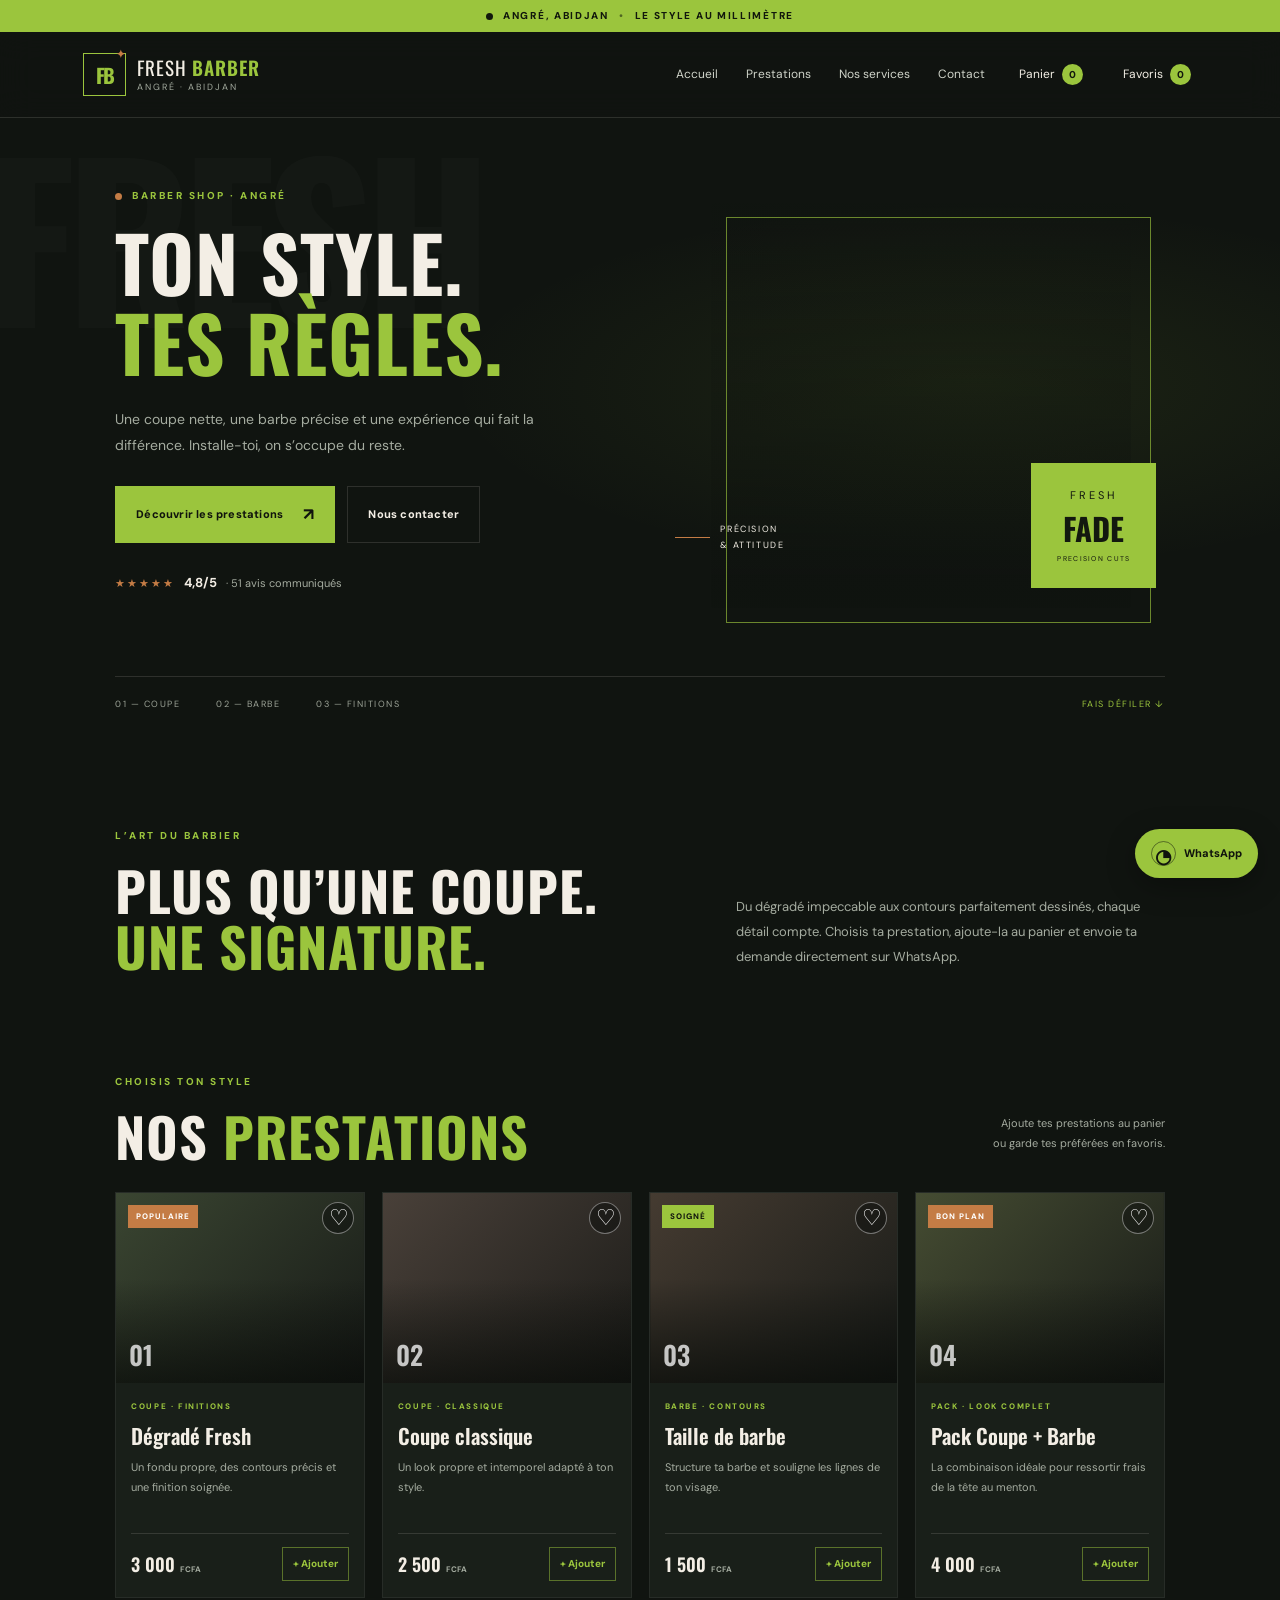
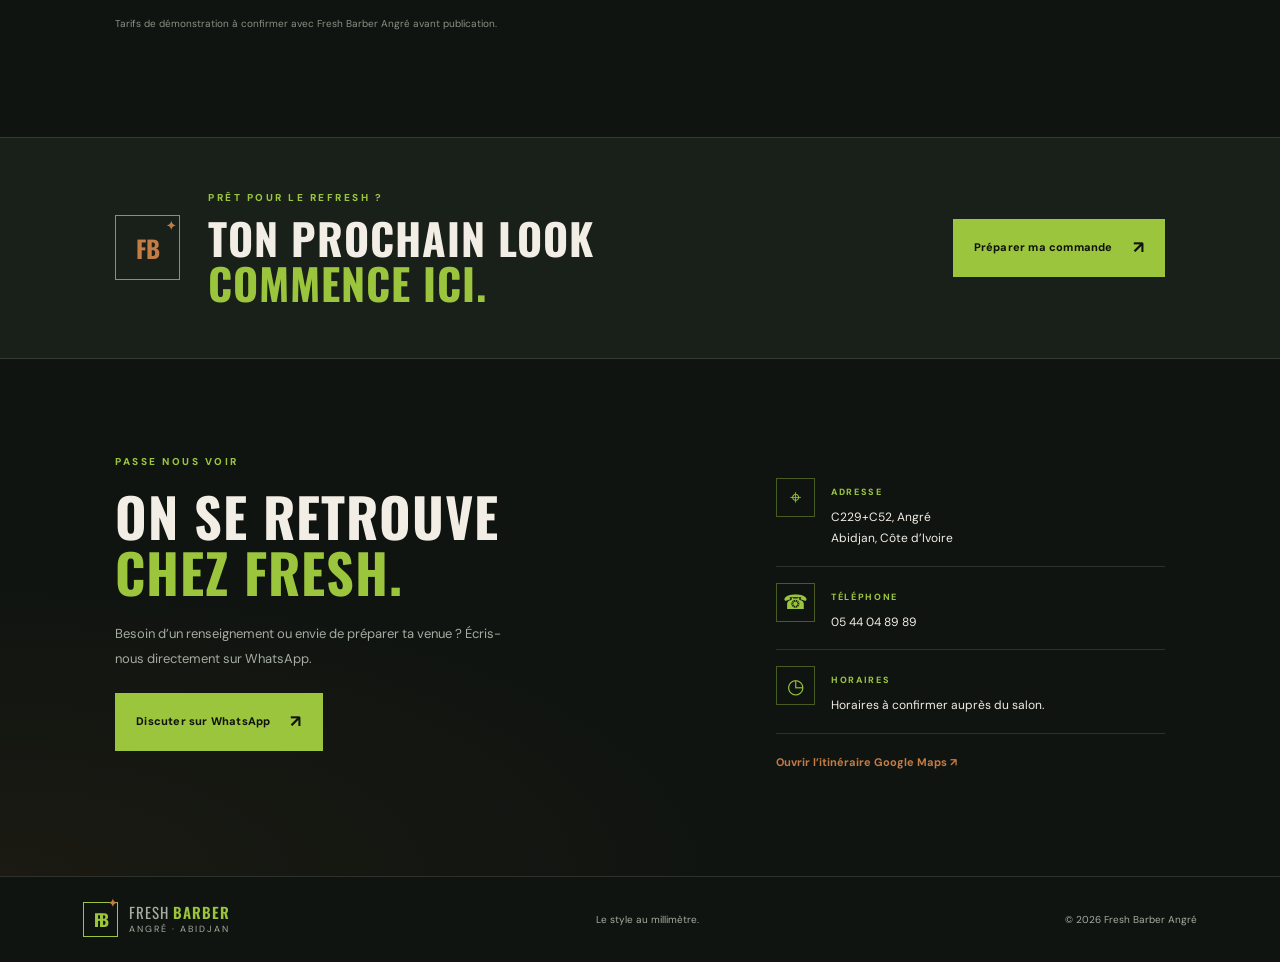
==== index.html @ ce796299 "Add files via upload" ====
<!DOCTYPE html>
<html lang="fr">
<head>
  <meta charset="UTF-8">
  <meta name="viewport" content="width=device-width, initial-scale=1.0">
  <meta name="theme-color" content="#101410">
  <meta name="description" content="Fresh Barber Angré — coupes homme, dégradés, barbe et soins à Angré, Abidjan.">
  <title>Fresh Barber Angré | Le style au millimètre</title>
  <link rel="preconnect" href="https://fonts.googleapis.com">
  <link rel="preconnect" href="https://fonts.gstatic.com" crossorigin>
  <link href="https://fonts.googleapis.com/css2?family=DM+Sans:wght@400;500;600;700&family=Oswald:wght@500;600;700&display=swap" rel="stylesheet">
  <link rel="stylesheet" href="style.css">
</head>
<body>
  <div class="topline"><span class="status-dot"></span> ANGRÉ, ABIDJAN <span class="topline-sep">•</span> LE STYLE AU MILLIMÈTRE</div>
  <header class="header">
    <a class="brand" href="#accueil" aria-label="Fresh Barber, accueil">
      <span class="brand-mark">FB<span>✦</span></span>
      <span class="brand-name">FRESH <b>BARBER</b><small>ANGRÉ · ABIDJAN</small></span>
    </a>
    <button class="menu-toggle" id="menuToggle" aria-label="Ouvrir le menu" aria-expanded="false"><span></span><span></span><span></span></button>
    <nav class="nav" id="mainNav">
      <a href="#accueil">Accueil</a><a href="#prestations">Prestations</a><a href="#boutique">Nos services</a><a href="#contact">Contact</a>
      <button class="nav-action" id="openCartNav">Panier <span class="count" id="cartCountNav">0</span></button>
      <button class="nav-action favorite-nav" id="openFavoritesNav">Favoris <span class="count" id="favCountNav">0</span></button>
    </nav>
  </header>

  <main>
    <section class="hero" id="accueil">
      <div class="hero-content">
        <p class="eyebrow"><span></span> BARBER SHOP · ANGRÉ</p>
        <h1>TON STYLE.<br><em>TES RÈGLES.</em></h1>
        <p class="hero-text">Une coupe nette, une barbe précise et une expérience qui fait la différence. Installe-toi, on s’occupe du reste.</p>
        <div class="hero-buttons"><a class="btn btn-primary" href="#prestations">Découvrir les prestations <span>↗</span></a><a class="btn btn-outline" href="#contact">Nous contacter</a></div>
        <div class="hero-proof"><div class="stars">★★★★★</div><strong>4,8/5</strong><span>· 51 avis communiqués</span></div>
      </div>
      <div class="hero-visual">
        <div class="hero-image"></div><div class="image-stamp"><span>FRESH</span><b>FADE</b><small>PRECISION CUTS</small></div>
        <div class="hero-note"><span class="note-line"></span><span>PRÉCISION<br> & ATTITUDE</span></div>
      </div>
      <div class="hero-bottom"><span>01 — COUPE</span><span>02 — BARBE</span><span>03 — FINITIONS</span><span class="scroll-note">FAIS DÉFILER ↓</span></div>
    </section>

    <section class="intro section-wrap" id="prestations">
      <div><p class="eyebrow">L’ART DU BARBIER</p><h2>PLUS QU’UNE COUPE.<br><em>UNE SIGNATURE.</em></h2></div>
      <p class="intro-copy">Du dégradé impeccable aux contours parfaitement dessinés, chaque détail compte. Choisis ta prestation, ajoute-la au panier et envoie ta demande directement sur WhatsApp.</p>
    </section>

    <section class="services section-wrap" id="boutique">
      <div class="section-heading"><div><p class="eyebrow">CHOISIS TON STYLE</p><h2>NOS <em>PRESTATIONS</em></h2></div><p class="section-hint">Ajoute tes prestations au panier<br>ou garde tes préférées en favoris.</p></div>
      <div class="product-grid" id="productGrid">
        <article class="product-card" data-id="fade" data-name="Dégradé Fresh" data-price="3000" data-category="Coupe">
          <div class="product-photo photo-fade"><span class="product-tag">POPULAIRE</span><button class="heart-btn" aria-label="Ajouter Dégradé Fresh aux favoris" data-fav="fade">♡</button><span class="photo-number">01</span></div>
          <div class="product-info"><div class="product-type">COUPE · FINITIONS</div><h3>Dégradé Fresh</h3><p>Un fondu propre, des contours précis et une finition soignée.</p><div class="product-bottom"><strong>3 000 <small>FCFA</small></strong><button class="add-btn" data-add="fade">+ Ajouter</button></div></div>
        </article>
        <article class="product-card" data-id="classic" data-name="Coupe classique" data-price="2500" data-category="Coupe">
          <div class="product-photo photo-classic"><button class="heart-btn" aria-label="Ajouter Coupe classique aux favoris" data-fav="classic">♡</button><span class="photo-number">02</span></div>
          <div class="product-info"><div class="product-type">COUPE · CLASSIQUE</div><h3>Coupe classique</h3><p>Un look propre et intemporel adapté à ton style.</p><div class="product-bottom"><strong>2 500 <small>FCFA</small></strong><button class="add-btn" data-add="classic">+ Ajouter</button></div></div>
        </article>
        <article class="product-card" data-id="beard" data-name="Taille de barbe" data-price="1500" data-category="Barbe">
          <div class="product-photo photo-beard"><span class="product-tag tag-green">SOIGNÉ</span><button class="heart-btn" aria-label="Ajouter Taille de barbe aux favoris" data-fav="beard">♡</button><span class="photo-number">03</span></div>
          <div class="product-info"><div class="product-type">BARBE · CONTOURS</div><h3>Taille de barbe</h3><p>Structure ta barbe et souligne les lignes de ton visage.</p><div class="product-bottom"><strong>1 500 <small>FCFA</small></strong><button class="add-btn" data-add="beard">+ Ajouter</button></div></div>
        </article>
        <article class="product-card" data-id="combo" data-name="Pack Coupe + Barbe" data-price="4000" data-category="Pack">
          <div class="product-photo photo-combo"><span class="product-tag">BON PLAN</span><button class="heart-btn" aria-label="Ajouter Pack Coupe et Barbe aux favoris" data-fav="combo">♡</button><span class="photo-number">04</span></div>
          <div class="product-info"><div class="product-type">PACK · LOOK COMPLET</div><h3>Pack Coupe + Barbe</h3><p>La combinaison idéale pour ressortir frais de la tête au menton.</p><div class="product-bottom"><strong>4 000 <small>FCFA</small></strong><button class="add-btn" data-add="combo">+ Ajouter</button></div></div>
        </article>
      </div>
      <p class="price-note">Tarifs de démonstration à confirmer avec Fresh Barber Angré avant publication.</p>
    </section>

    <section class="booking">
      <div class="booking-mark">FB<span>✦</span></div><div><p class="eyebrow">PRÊT POUR LE REFRESH ?</p><h2>TON PROCHAIN LOOK<br><em>COMMENCE ICI.</em></h2></div>
      <button class="btn btn-primary" id="bookNow">Préparer ma commande <span>↗</span></button>
    </section>

    <section class="contact section-wrap" id="contact">
      <div class="contact-main"><p class="eyebrow">PASSE NOUS VOIR</p><h2>ON SE RETROUVE<br><em>CHEZ FRESH.</em></h2><p class="contact-copy">Besoin d’un renseignement ou envie de préparer ta venue ? Écris-nous directement sur WhatsApp.</p><a class="btn btn-primary" href="https://wa.me/225544048989" target="_blank" rel="noopener">Discuter sur WhatsApp <span>↗</span></a></div>
      <div class="contact-details"><div class="detail"><span class="detail-icon">⌖</span><div><small>ADRESSE</small><p>C229+C52, Angré<br>Abidjan, Côte d’Ivoire</p></div></div><div class="detail"><span class="detail-icon">☎</span><div><small>TÉLÉPHONE</small><p>05 44 04 89 89</p></div></div><div class="detail"><span class="detail-icon">◷</span><div><small>HORAIRES</small><p>Horaires à confirmer auprès du salon.</p></div></div><a class="map-link" href="https://www.google.com/maps/search/?api=1&query=Fresh+Barber+Angr%C3%A9+Abidjan" target="_blank" rel="noopener">Ouvrir l’itinéraire Google Maps ↗</a></div>
    </section>
  </main>

  <footer class="footer"><a class="brand footer-brand" href="#accueil"><span class="brand-mark">FB<span>✦</span></span><span class="brand-name">FRESH <b>BARBER</b><small>ANGRÉ · ABIDJAN</small></span></a><p>Le style au millimètre.</p><span>© <span id="year"></span> Fresh Barber Angré</span></footer>

  <a class="whatsapp-float" href="https://wa.me/225544048989" target="_blank" rel="noopener" aria-label="Contacter Fresh Barber sur WhatsApp"><span class="wa-icon">◔</span><span>WhatsApp</span></a>

  <div class="overlay" id="overlay" hidden></div>
  <aside class="side-panel" id="cartPanel" aria-labelledby="panelTitle" aria-modal="true" role="dialog" hidden>
    <div class="panel-header"><div><p class="eyebrow">FRESH BARBER</p><h2 id="panelTitle">MON PANIER <span id="panelCount">(0)</span></h2></div><button class="close-panel" data-close aria-label="Fermer">×</button></div>
    <div class="panel-items" id="panelItems"></div>
    <div class="panel-footer"><div class="total-row"><span>Total estimé</span><strong id="cartTotal">0 FCFA</strong></div><button class="btn btn-primary full-btn" id="checkoutBtn">Commander sur WhatsApp ↗</button><p class="panel-small">La commande sera préparée dans WhatsApp. Aucun paiement n’est effectué sur ce site.</p></div>
  </aside>

  <aside class="side-panel" id="favPanel" aria-labelledby="favTitle" aria-modal="true" role="dialog" hidden>
    <div class="panel-header"><div><p class="eyebrow">TES COUPS DE CŒUR</p><h2 id="favTitle">MES FAVORIS <span id="favPanelCount">(0)</span></h2></div><button class="close-panel" data-close aria-label="Fermer">×</button></div>
    <div class="panel-items" id="favItems"></div><div class="panel-footer"><button class="btn btn-outline full-btn" data-close>Continuer à explorer</button></div>
  </aside>

  <div class="modal-wrap" id="orderModal" hidden>
    <div class="order-modal" role="dialog" aria-modal="true" aria-labelledby="orderTitle">
      <button class="close-panel modal-close" data-close aria-label="Fermer">×</button>
      <p class="eyebrow">DERNIÈRE ÉTAPE</p><h2 id="orderTitle">PRÉPARE TA <em>COMMANDE.</em></h2>
      <p class="modal-intro">Complète ces informations. WhatsApp s’ouvrira avec le récapitulatif prêt à envoyer au salon.</p>
      <form id="orderForm">
        <label for="customerName">Ton nom</label><input id="customerName" name="name" autocomplete="name" placeholder="Ex. : Koffi" required>
        <label for="customerPhone">Ton numéro de téléphone</label><input id="customerPhone" name="phone" inputmode="tel" placeholder="Ex. : 07 00 00 00 00" required>
        <label for="appointmentDate">Date souhaitée</label><input id="appointmentDate" name="date" type="date">
        <label for="appointmentTime">Heure souhaitée</label><select id="appointmentTime" name="time"><option value="">À convenir avec le salon</option><option>09:00</option><option>10:00</option><option>11:00</option><option>12:00</option><option>13:00</option><option>14:00</option><option>15:00</option><option>16:00</option><option>17:00</option><option>18:00</option></select>
        <label for="orderNote">Précision (facultatif)</label><textarea id="orderNote" name="note" rows="3" placeholder="Style souhaité, demande particulière…"></textarea>
        <div class="form-total"><span>Total estimé</span><strong id="formTotal">0 FCFA</strong></div>
        <button class="btn btn-primary full-btn" type="submit">Envoyer sur WhatsApp ↗</button>
      </form>
    </div>
  </div>
  <div class="toast" id="toast" role="status" aria-live="polite"></div>
  <script src="script.js"></script>
</body>
</html>
---- style.css ----
:root{--bg:#101410;--surface:#191f19;--surface2:#222a21;--green:#9bc53d;--green2:#c1e36b;--fawn:#c47c45;--cream:#f3eee5;--muted:#a5aca0;--line:rgba(243,238,229,.13);--font:'DM Sans',sans-serif;--display:'Oswald',sans-serif}
*{box-sizing:border-box}html{scroll-behavior:smooth;scroll-padding-top:90px}body{margin:0;background:var(--bg);color:var(--cream);font-family:var(--font);font-size:15px;line-height:1.6}body.panel-open{overflow:hidden}a{color:inherit;text-decoration:none}button,input,select,textarea{font:inherit}button{cursor:pointer}.topline{height:32px;background:var(--green);color:#11170c;display:flex;align-items:center;justify-content:center;gap:10px;font-size:10px;font-weight:800;letter-spacing:1.7px}.status-dot,.eyebrow span{width:7px;height:7px;background:var(--fawn);border-radius:50%;display:inline-block}.topline .status-dot{background:#11170c}.topline-sep{opacity:.55}
.header{height:86px;padding:0 6.5%;display:flex;align-items:center;justify-content:space-between;border-bottom:1px solid var(--line);position:sticky;top:0;z-index:20;background:rgba(16,20,16,.94);backdrop-filter:blur(16px)}.brand{display:flex;align-items:center;gap:11px}.brand-mark{width:43px;height:43px;display:grid;place-items:center;position:relative;border:1px solid var(--green);font-family:var(--display);font-size:20px;font-weight:700;color:var(--green);letter-spacing:-2px}.brand-mark span{position:absolute;font-family:var(--font);font-size:11px;right:2px;top:-8px;color:var(--fawn)}.brand-name{font-family:var(--display);font-size:19px;letter-spacing:1px;line-height:1.1}.brand-name b{color:var(--green);font-weight:600}.brand-name small{display:block;font-family:var(--font);font-size:9px;letter-spacing:2px;color:var(--muted);margin-top:5px}.nav{display:flex;align-items:center;gap:28px}.nav>a{font-size:12px;color:#d0d4ca;transition:color .2s}.nav>a:hover{color:var(--green)}.nav-action{background:transparent;border:0;color:var(--cream);font-size:12px;display:flex;align-items:center;gap:7px}.count{display:inline-grid;place-items:center;min-width:21px;height:21px;border-radius:50%;background:var(--green);color:#12170d;font-weight:800;font-size:10px;padding:0 5px}.menu-toggle{display:none}
.hero{min-height:610px;padding:70px 9% 0;display:grid;grid-template-columns:1fr .88fr;align-items:center;gap:5%;position:relative;overflow:hidden;background:radial-gradient(ellipse at 76% 44%,rgba(155,197,61,.09),transparent 38%),var(--bg)}.hero:before{content:"FRESH";position:absolute;left:-15px;top:10px;font:700 210px/1 var(--display);letter-spacing:-10px;color:rgba(255,255,255,.018);pointer-events:none}.hero-content{padding-bottom:55px;position:relative;z-index:2}.eyebrow{font-size:10px;letter-spacing:2.5px;font-weight:800;color:var(--green);margin:0 0 18px;display:flex;align-items:center;gap:10px}.hero h1,.section-wrap h2,.booking h2,.contact h2,.order-modal h2{font-family:var(--display);font-weight:700;line-height:1.04;letter-spacing:1px;margin:0;font-size:clamp(46px,6vw,78px)}h1 em,h2 em{font-style:normal;color:var(--green)}.hero-text{max-width:430px;color:var(--muted);font-size:14px;line-height:1.9;margin:24px 0 27px}.hero-buttons{display:flex;flex-wrap:wrap;gap:12px}.btn{display:inline-flex;align-items:center;justify-content:center;gap:20px;padding:14px 20px;min-height:49px;font-size:11px;font-weight:800;letter-spacing:.2px;border:1px solid transparent;transition:transform .2s,background .2s;color:#11170c}.btn:hover{transform:translateY(-2px)}.btn-primary{background:var(--green);color:#10140d}.btn-primary:hover{background:var(--green2)}.btn-primary span{font-size:17px}.btn-outline{border-color:var(--line);color:var(--cream);background:transparent}.btn-outline:hover{border-color:var(--green)}.hero-proof{display:flex;align-items:center;gap:9px;margin-top:30px;font-size:11px}.hero-proof .stars{color:var(--fawn);letter-spacing:2px}.hero-proof strong{font-size:13px}.hero-proof span{color:var(--muted)}.hero-visual{height:430px;position:relative;max-width:440px;width:100%;justify-self:center}.hero-image{position:absolute;inset:0 20px 25px 0;background:linear-gradient(180deg,rgba(12,18,12,.05),rgba(12,18,12,.4)),url('https://images.unsplash.com/photo-1503951914875-452162b0f3f1?auto=format&fit=crop&w=1000&q=85') center/cover;border-radius:2px;filter:saturate(.72)}.hero-visual:after{content:"";position:absolute;inset:14px 0 10px 15px;border:1px solid rgba(155,197,61,.65);pointer-events:none}.image-stamp{position:absolute;right:-5px;bottom:45px;background:var(--green);color:#13180f;width:125px;height:125px;display:flex;flex-direction:column;align-items:center;justify-content:center;line-height:1}.image-stamp span{font-size:11px;letter-spacing:3px}.image-stamp b{font:700 31px var(--display);margin:4px 0}.image-stamp small{font-size:7px;letter-spacing:1.3px}.hero-note{position:absolute;left:-36px;bottom:80px;display:flex;align-items:center;gap:10px;font-size:9px;letter-spacing:1.6px;line-height:1.8;color:var(--cream)}.note-line{width:35px;height:1px;background:var(--fawn)}.hero-bottom{grid-column:1/-1;border-top:1px solid var(--line);height:55px;display:flex;align-items:center;gap:36px;font-size:9px;letter-spacing:1.5px;color:#9ca397}.scroll-note{margin-left:auto;color:var(--green)}
.section-wrap{padding-left:9%;padding-right:9%}.intro{padding-top:100px;padding-bottom:70px;display:grid;grid-template-columns:1fr .8fr;gap:8%;align-items:end}.section-wrap h2,.booking h2,.contact h2{font-size:clamp(35px,4.3vw,54px)}.intro-copy{color:var(--muted);font-size:13px;line-height:1.9;max-width:450px;margin:0 0 5px}.services{padding-top:30px;padding-bottom:95px}.section-heading{display:flex;align-items:end;justify-content:space-between;margin-bottom:28px}.section-hint{font-size:11px;color:var(--muted);line-height:1.8;text-align:right}.product-grid{display:grid;grid-template-columns:repeat(4,minmax(0,1fr));gap:17px}.product-card{background:var(--surface);border:1px solid rgba(255,255,255,.06);min-width:0;transition:transform .25s,border-color .25s}.product-card:hover{transform:translateY(-5px);border-color:rgba(155,197,61,.4)}.product-photo{height:190px;position:relative;background-size:cover;background-position:center;overflow:hidden}.product-photo:after{content:"";position:absolute;inset:0;background:linear-gradient(0deg,rgba(8,11,8,.68),transparent 55%);pointer-events:none}.photo-fade{background-image:url('https://images.unsplash.com/photo-1621605815971-fbc98d665033?auto=format&fit=crop&w=700&q=80'),linear-gradient(135deg,#3a4531,#171a17)}.photo-classic{background-image:url('https://images.unsplash.com/photo-1599351431202-1e0f0137899a?auto=format&fit=crop&w=700&q=80'),linear-gradient(135deg,#494039,#1b1b18)}.photo-beard{background-image:url('https://images.unsplash.com/photo-1622286342621-4bd786c2447c?auto=format&fit=crop&w=700&q=80'),linear-gradient(135deg,#453b31,#171a17)}.photo-combo{background-image:url('https://images.unsplash.com/photo-1512690459411-b9245aed614b?auto=format&fit=crop&w=700&q=80'),linear-gradient(135deg,#454c32,#171a17)}.product-tag{position:absolute;top:12px;left:12px;z-index:1;background:var(--fawn);color:#fff;font-size:8px;font-weight:800;letter-spacing:1px;padding:5px 8px}.tag-green{background:var(--green);color:#10140d}.heart-btn{position:absolute;right:10px;top:9px;z-index:2;width:32px;height:32px;border:1px solid rgba(255,255,255,.4);background:rgba(12,15,12,.5);color:#fff;font-size:22px;line-height:1;border-radius:50%;display:grid;place-items:center}.heart-btn.active{background:var(--green);border-color:var(--green);color:#12170d}.photo-number{position:absolute;bottom:9px;left:13px;z-index:1;font:600 26px var(--display);color:rgba(255,255,255,.75)}.product-info{padding:17px 15px 16px}.product-type{font-size:8px;color:var(--green);letter-spacing:1.6px;font-weight:800}.product-info h3{font:600 21px var(--display);margin:7px 0}.product-info p{color:var(--muted);font-size:11px;line-height:1.8;min-height:60px;margin:0 0 15px}.product-bottom{display:flex;align-items:center;justify-content:space-between;gap:6px;border-top:1px solid var(--line);padding-top:13px}.product-bottom strong{font:600 18px var(--display);white-space:nowrap}.product-bottom strong small{font:700 8px var(--font);color:var(--muted)}.add-btn{border:1px solid rgba(155,197,61,.5);background:transparent;color:var(--green);padding:8px 10px;font-size:10px;font-weight:800;white-space:nowrap}.add-btn:hover{background:var(--green);color:#10140d}.price-note{color:#899084;font-size:10px;margin-top:18px}
.booking{padding:52px 9%;background:var(--surface);border-top:1px solid var(--line);border-bottom:1px solid var(--line);display:flex;align-items:center;gap:28px}.booking-mark{height:65px;width:65px;flex-shrink:0;display:grid;place-items:center;border:1px solid var(--fawn);font:700 24px var(--display);color:var(--fawn);position:relative}.booking-mark span{position:absolute;right:3px;top:0;font-size:12px}.booking .eyebrow{margin-bottom:10px}.booking h2{font-size:clamp(28px,3.5vw,43px)}.booking .btn{margin-left:auto;white-space:nowrap}
.contact{padding-top:95px;padding-bottom:95px;display:grid;grid-template-columns:1fr .7fr;gap:10%;background:radial-gradient(ellipse at 0 100%,rgba(196,124,69,.06),transparent 40%)}.contact-copy{max-width:410px;color:var(--muted);font-size:13px;line-height:1.9;margin:22px 0}.contact-details{padding:8px 0}.detail{display:flex;gap:16px;padding:16px 0;border-bottom:1px solid var(--line)}.detail-icon{display:grid;place-items:center;width:39px;height:39px;border:1px solid rgba(155,197,61,.4);color:var(--green);font-size:20px;flex-shrink:0}.detail small{font-size:9px;letter-spacing:1.7px;color:var(--green);font-weight:800}.detail p{font-size:12px;line-height:1.8;margin:5px 0 0;color:var(--cream)}.map-link{display:inline-block;color:var(--fawn);font-size:11px;font-weight:700;margin-top:20px}.footer{border-top:1px solid var(--line);padding:25px 6.5%;display:flex;align-items:center;justify-content:space-between;color:var(--muted);font-size:10px}.footer-brand .brand-mark{width:35px;height:35px;font-size:17px}.footer-brand .brand-name{font-size:15px}.footer p{margin:0}
.whatsapp-float{position:fixed;z-index:15;right:22px;bottom:22px;background:var(--green);color:#10140d;display:flex;align-items:center;gap:8px;padding:12px 16px;border-radius:40px;font-size:11px;font-weight:800;box-shadow:0 8px 30px rgba(0,0,0,.3);transition:transform .2s}.whatsapp-float:hover{transform:translateY(-3px)}.wa-icon{font-size:19px;border:1px solid rgba(16,20,13,.5);border-radius:50%;width:25px;height:25px;display:grid;place-items:center}
.overlay{position:fixed;inset:0;z-index:39;background:rgba(0,0,0,.68);backdrop-filter:blur(3px)}.side-panel{position:fixed;right:0;top:0;bottom:0;width:min(440px,100%);z-index:40;background:#151a14;border-left:1px solid var(--line);display:flex;flex-direction:column;padding:26px;box-shadow:-15px 0 60px rgba(0,0,0,.25)}[hidden]{display:none!important}.panel-header{display:flex;align-items:center;justify-content:space-between;padding-bottom:22px;border-bottom:1px solid var(--line)}.panel-header .eyebrow{margin-bottom:7px}.panel-header h2{font:600 27px var(--display);margin:0}.panel-header h2 span{font:400 13px var(--font);color:var(--muted)}.close-panel{background:transparent;color:var(--cream);border:1px solid var(--line);width:37px;height:37px;font-size:25px;line-height:1}.panel-items{overflow:auto;flex:1;padding:12px 0}.empty-state{text-align:center;padding:60px 12px;color:var(--muted);font-size:13px}.empty-state strong{display:block;font:600 23px var(--display);color:var(--cream);margin-bottom:8px}.cart-item{display:grid;grid-template-columns:1fr auto;gap:10px;padding:16px 0;border-bottom:1px solid var(--line)}.cart-item h3{font:600 19px var(--display);margin:0 0 3px}.cart-item p{font-size:11px;color:var(--muted);margin:0}.item-price{font-weight:800;font-size:12px;color:var(--green);white-space:nowrap}.item-controls{display:flex;align-items:center;gap:10px;margin-top:12px}.qty-btn{width:26px;height:26px;border:1px solid var(--line);background:transparent;color:var(--cream)}.qty-value{font-size:12px;min-width:14px;text-align:center}.remove-btn{margin-left:8px;background:transparent;border:0;color:var(--fawn);font-size:10px}.panel-footer{border-top:1px solid var(--line);padding-top:20px}.total-row,.form-total{display:flex;justify-content:space-between;align-items:center;margin-bottom:18px;font-size:12px;color:var(--muted)}.total-row strong,.form-total strong{font:600 25px var(--display);color:var(--cream)}.full-btn{width:100%;border:0}.panel-small{font-size:10px;line-height:1.6;color:var(--muted);text-align:center;margin:12px 0 0}
.modal-wrap{position:fixed;inset:0;z-index:50;background:rgba(0,0,0,.78);backdrop-filter:blur(5px);display:grid;place-items:center;padding:18px;overflow:auto}.order-modal{position:relative;background:#171d16;border:1px solid rgba(155,197,61,.25);width:min(520px,100%);max-height:calc(100vh - 36px);overflow:auto;padding:32px}.modal-close{position:absolute;right:18px;top:18px}.order-modal .eyebrow{padding-right:40px}.order-modal h2{font-size:36px}.modal-intro{font-size:12px;color:var(--muted);line-height:1.8;margin:13px 0 23px}.order-modal form{display:grid;gap:8px}.order-modal label{font-size:10px;font-weight:800;color:#d4d9cf;letter-spacing:.4px;margin-top:5px}.order-modal input,.order-modal select,.order-modal textarea{width:100%;background:#0e120e;border:1px solid var(--line);color:var(--cream);padding:12px;font-size:12px;border-radius:0;outline:none}.order-modal input:focus,.order-modal select:focus,.order-modal textarea:focus{border-color:var(--green)}.order-modal input::placeholder,.order-modal textarea::placeholder{color:#6e7669}.form-total{border-top:1px solid var(--line);padding-top:15px;margin:12px 0 5px}.toast{position:fixed;z-index:70;bottom:85px;left:50%;transform:translate(-50%,20px);opacity:0;pointer-events:none;background:var(--cream);color:#11170d;padding:12px 18px;font-size:12px;font-weight:800;box-shadow:0 8px 30px #0005;transition:opacity .2s,transform .2s;max-width:90vw;text-align:center}.toast.show{opacity:1;transform:translate(-50%,0)}
@media(max-width:1000px){.header{padding:0 5%}.nav{gap:15px}.hero{padding-left:7%;padding-right:7%;gap:3%}.hero-visual{height:380px}.section-wrap{padding-left:7%;padding-right:7%}.product-grid{grid-template-columns:repeat(2,minmax(0,1fr));gap:18px}.product-photo{height:240px}.booking{padding-left:7%;padding-right:7%}.contact{gap:6%}}
@media(max-width:700px){.topline{font-size:8px;letter-spacing:1.2px}.header{height:72px;padding:0 5%}.brand-mark{width:37px;height:37px;font-size:18px}.brand-name{font-size:16px}.menu-toggle{display:flex;flex-direction:column;justify-content:center;gap:5px;width:42px;height:42px;border:1px solid var(--line);background:transparent;padding:10px}.menu-toggle span{height:2px;width:100%;background:var(--green);transition:transform .2s}.menu-toggle[aria-expanded="true"] span:first-child{transform:translateY(7px) rotate(45deg)}.menu-toggle[aria-expanded="true"] span:nth-child(2){opacity:0}.menu-toggle[aria-expanded="true"] span:last-child{transform:translateY(-7px) rotate(-45deg)}.nav{position:absolute;top:71px;left:0;right:0;background:#141914;border-bottom:1px solid var(--line);padding:0 5%;display:flex;flex-direction:column;align-items:stretch;gap:0;max-height:0;overflow:hidden;transition:max-height .3s ease}.nav.open{max-height:380px;padding-top:10px;padding-bottom:15px}.nav>a,.nav-action{padding:13px 3px;border-bottom:1px solid var(--line);font-size:13px;justify-content:space-between}.nav-action{width:100%}.hero{display:flex;flex-direction:column;align-items:stretch;padding:52px 6% 0;gap:20px}.hero:before{font-size:125px;top:20px}.hero-content{padding-bottom:0}.hero h1{font-size:clamp(49px,14vw,74px)}.hero-text{font-size:13px;margin:19px 0 23px}.hero-buttons{gap:9px}.hero-buttons .btn{padding:12px 13px;gap:10px;font-size:10px}.hero-proof{margin-top:22px}.hero-visual{height:300px;width:92%;margin:8px auto 25px}.hero-image{inset:0 13px 18px 0}.image-stamp{width:95px;height:95px;right:-10px;bottom:28px}.image-stamp b{font-size:25px}.hero-note{left:-15px;bottom:45px;font-size:8px}.hero-bottom{gap:14px;font-size:8px;letter-spacing:.7px;height:48px;white-space:nowrap}.hero-bottom span:nth-child(3){display:none}.scroll-note{margin-left:auto}.section-wrap{padding-left:6%;padding-right:6%}.intro{padding-top:65px;padding-bottom:45px;display:block}.section-wrap h2,.contact h2{font-size:clamp(36px,10vw,49px)}.intro-copy{margin-top:20px;font-size:12px}.services{padding-top:10px;padding-bottom:65px}.section-heading{align-items:start;gap:10px}.section-hint{font-size:9px}.section-hint br{display:none}.product-grid{gap:12px}.product-photo{height:170px}.product-info{padding:13px 11px}.product-info h3{font-size:19px}.product-info p{font-size:10px;min-height:72px}.product-bottom{align-items:flex-start;flex-direction:column}.product-bottom strong{font-size:19px}.add-btn{width:100%;padding:9px}.booking{padding:34px 6%;display:grid;grid-template-columns:52px 1fr;gap:15px}.booking-mark{width:50px;height:50px;font-size:19px}.booking h2{font-size:clamp(25px,7vw,34px)}.booking .btn{grid-column:1/-1;width:100%;margin:4px 0 0}.contact{padding-top:65px;padding-bottom:65px;display:block}.contact-details{margin-top:35px}.footer{padding:22px 6%;flex-wrap:wrap;gap:15px}.footer p{display:none}.whatsapp-float{right:12px;bottom:12px;padding:10px 12px}.side-panel{padding:20px}.order-modal{padding:26px 20px}.order-modal h2{font-size:32px}}
@media(max-width:380px){.product-grid{grid-template-columns:1fr}.product-photo{height:230px}.product-bottom{flex-direction:row;align-items:center}.product-info p{min-height:0}.hero-buttons{flex-direction:column;align-items:stretch}.hero-buttons .btn{width:100%}.hero-bottom span:nth-child(2){display:none}}
@media(prefers-reduced-motion:reduce){*,*:before,*:after{scroll-behavior:auto!important;transition:none!important}}
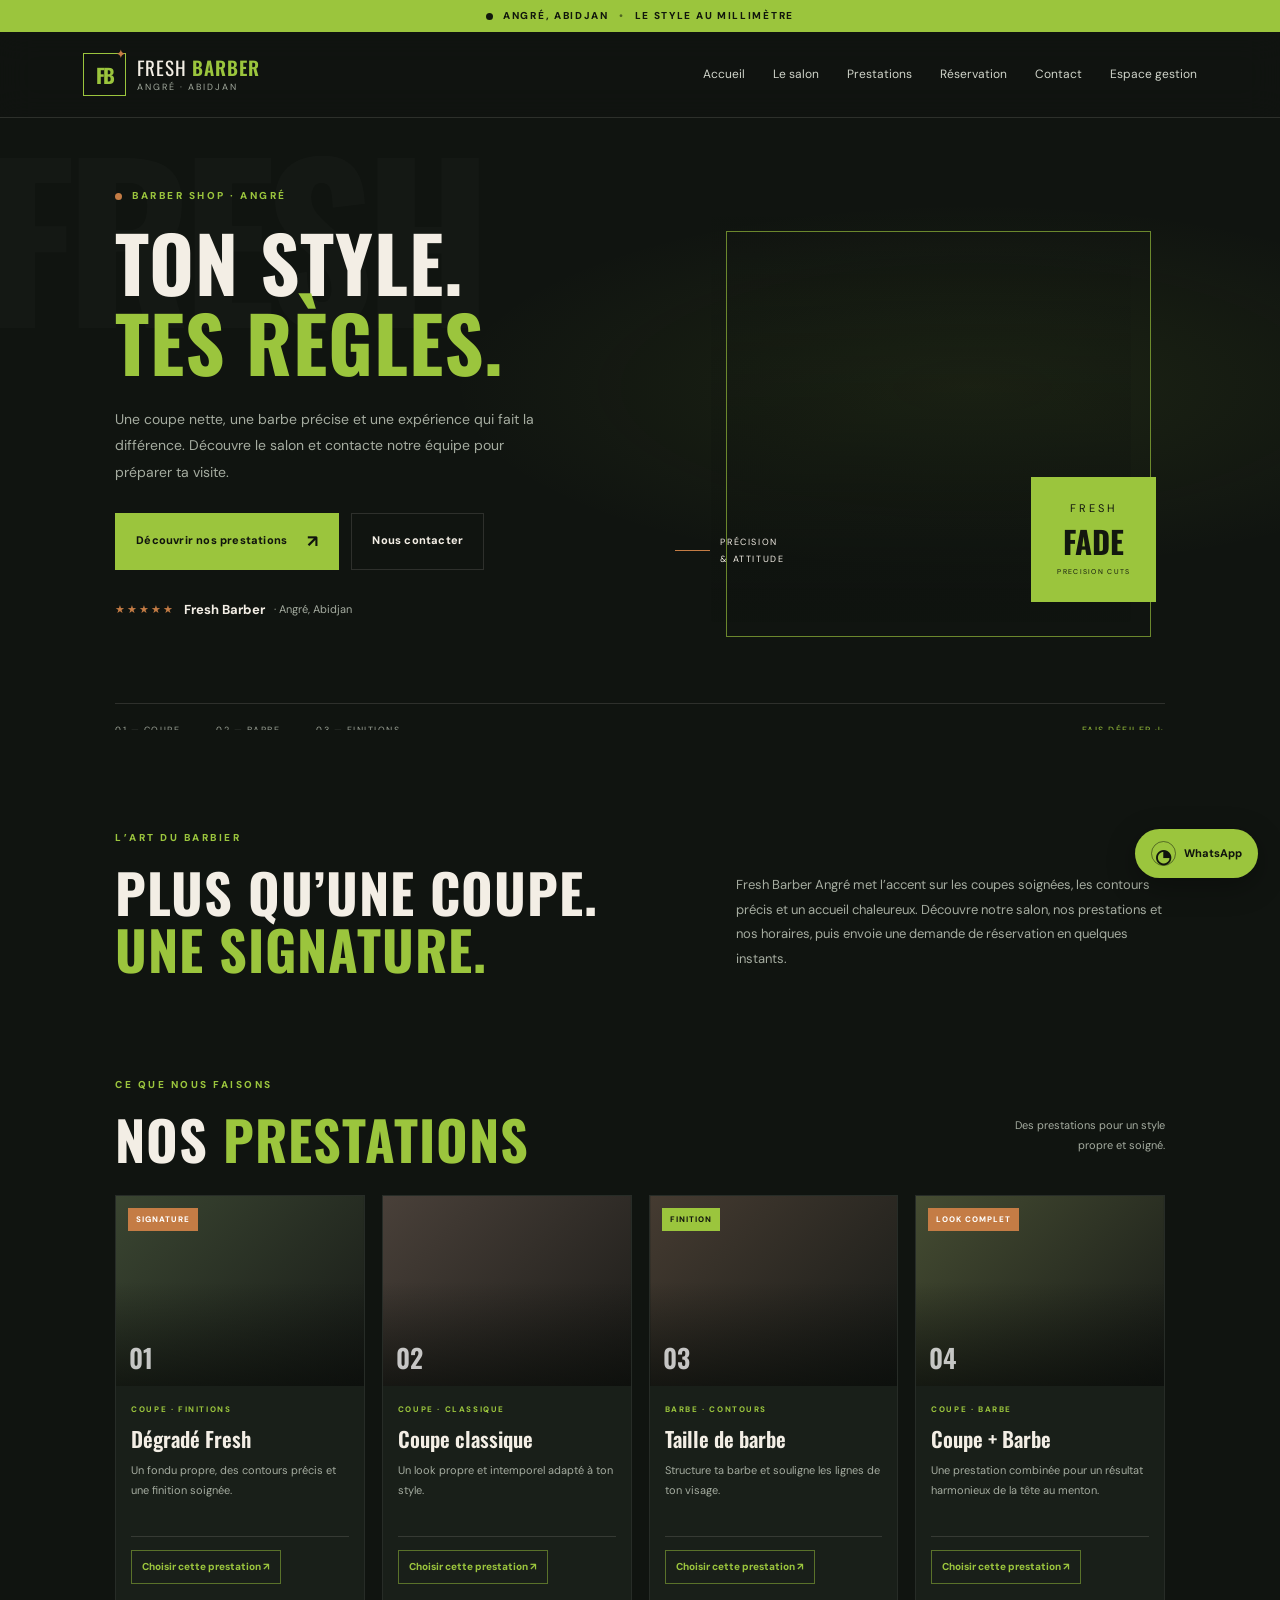
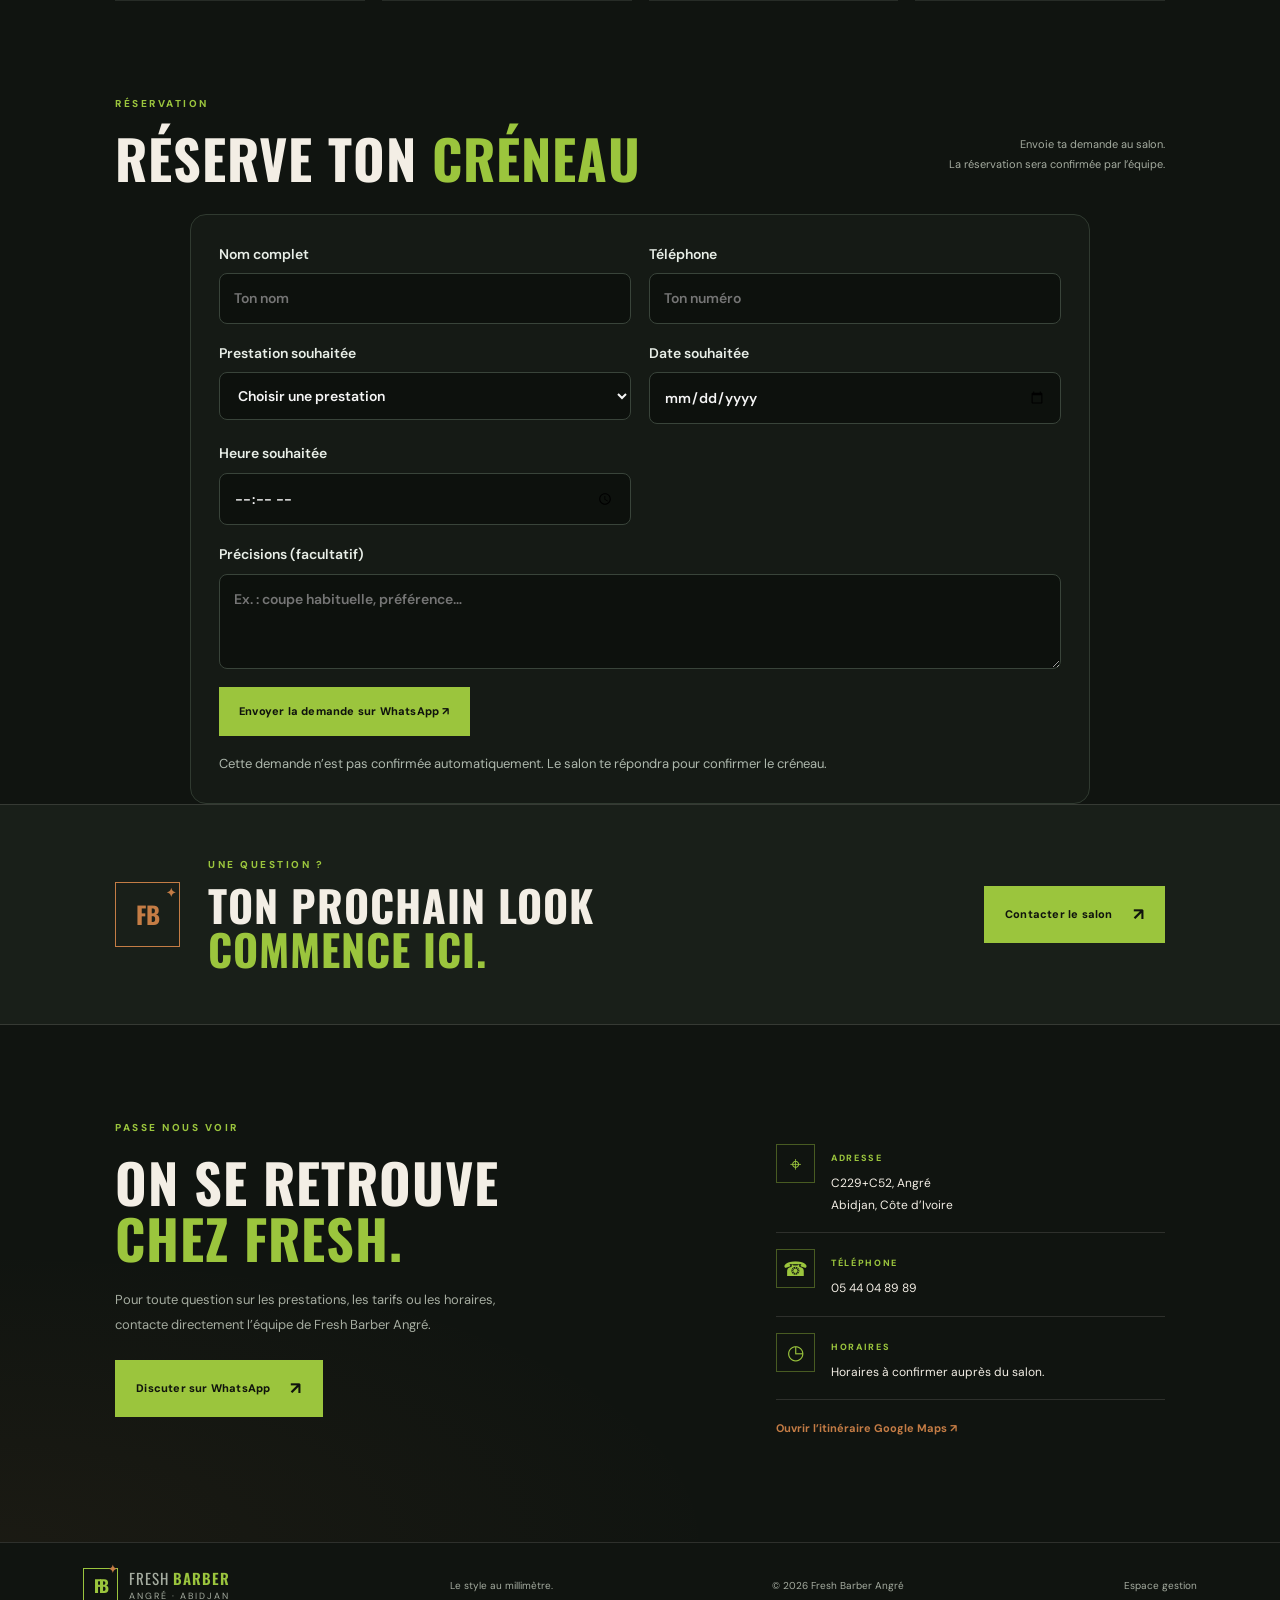
==== commit c4ef2d92: "Add files via upload" ====
--- a/index.html
+++ b/index.html
@@ -1,119 +1,15 @@
 <!DOCTYPE html>
-<html lang="fr">
-<head>
-  <meta charset="UTF-8">
-  <meta name="viewport" content="width=device-width, initial-scale=1.0">
-  <meta name="theme-color" content="#101410">
-  <meta name="description" content="Fresh Barber Angré — coupes homme, dégradés, barbe et soins à Angré, Abidjan.">
-  <title>Fresh Barber Angré | Le style au millimètre</title>
-  <link rel="preconnect" href="https://fonts.googleapis.com">
-  <link rel="preconnect" href="https://fonts.gstatic.com" crossorigin>
-  <link href="https://fonts.googleapis.com/css2?family=DM+Sans:wght@400;500;600;700&family=Oswald:wght@500;600;700&display=swap" rel="stylesheet">
-  <link rel="stylesheet" href="style.css">
-</head>
-<body>
-  <div class="topline"><span class="status-dot"></span> ANGRÉ, ABIDJAN <span class="topline-sep">•</span> LE STYLE AU MILLIMÈTRE</div>
-  <header class="header">
-    <a class="brand" href="#accueil" aria-label="Fresh Barber, accueil">
-      <span class="brand-mark">FB<span>✦</span></span>
-      <span class="brand-name">FRESH <b>BARBER</b><small>ANGRÉ · ABIDJAN</small></span>
-    </a>
-    <button class="menu-toggle" id="menuToggle" aria-label="Ouvrir le menu" aria-expanded="false"><span></span><span></span><span></span></button>
-    <nav class="nav" id="mainNav">
-      <a href="#accueil">Accueil</a><a href="#prestations">Prestations</a><a href="#boutique">Nos services</a><a href="#contact">Contact</a>
-      <button class="nav-action" id="openCartNav">Panier <span class="count" id="cartCountNav">0</span></button>
-      <button class="nav-action favorite-nav" id="openFavoritesNav">Favoris <span class="count" id="favCountNav">0</span></button>
-    </nav>
-  </header>
-
-  <main>
-    <section class="hero" id="accueil">
-      <div class="hero-content">
-        <p class="eyebrow"><span></span> BARBER SHOP · ANGRÉ</p>
-        <h1>TON STYLE.<br><em>TES RÈGLES.</em></h1>
-        <p class="hero-text">Une coupe nette, une barbe précise et une expérience qui fait la différence. Installe-toi, on s’occupe du reste.</p>
-        <div class="hero-buttons"><a class="btn btn-primary" href="#prestations">Découvrir les prestations <span>↗</span></a><a class="btn btn-outline" href="#contact">Nous contacter</a></div>
-        <div class="hero-proof"><div class="stars">★★★★★</div><strong>4,8/5</strong><span>· 51 avis communiqués</span></div>
-      </div>
-      <div class="hero-visual">
-        <div class="hero-image"></div><div class="image-stamp"><span>FRESH</span><b>FADE</b><small>PRECISION CUTS</small></div>
-        <div class="hero-note"><span class="note-line"></span><span>PRÉCISION<br> & ATTITUDE</span></div>
-      </div>
-      <div class="hero-bottom"><span>01 — COUPE</span><span>02 — BARBE</span><span>03 — FINITIONS</span><span class="scroll-note">FAIS DÉFILER ↓</span></div>
-    </section>
-
-    <section class="intro section-wrap" id="prestations">
-      <div><p class="eyebrow">L’ART DU BARBIER</p><h2>PLUS QU’UNE COUPE.<br><em>UNE SIGNATURE.</em></h2></div>
-      <p class="intro-copy">Du dégradé impeccable aux contours parfaitement dessinés, chaque détail compte. Choisis ta prestation, ajoute-la au panier et envoie ta demande directement sur WhatsApp.</p>
-    </section>
-
-    <section class="services section-wrap" id="boutique">
-      <div class="section-heading"><div><p class="eyebrow">CHOISIS TON STYLE</p><h2>NOS <em>PRESTATIONS</em></h2></div><p class="section-hint">Ajoute tes prestations au panier<br>ou garde tes préférées en favoris.</p></div>
-      <div class="product-grid" id="productGrid">
-        <article class="product-card" data-id="fade" data-name="Dégradé Fresh" data-price="3000" data-category="Coupe">
-          <div class="product-photo photo-fade"><span class="product-tag">POPULAIRE</span><button class="heart-btn" aria-label="Ajouter Dégradé Fresh aux favoris" data-fav="fade">♡</button><span class="photo-number">01</span></div>
-          <div class="product-info"><div class="product-type">COUPE · FINITIONS</div><h3>Dégradé Fresh</h3><p>Un fondu propre, des contours précis et une finition soignée.</p><div class="product-bottom"><strong>3 000 <small>FCFA</small></strong><button class="add-btn" data-add="fade">+ Ajouter</button></div></div>
-        </article>
-        <article class="product-card" data-id="classic" data-name="Coupe classique" data-price="2500" data-category="Coupe">
-          <div class="product-photo photo-classic"><button class="heart-btn" aria-label="Ajouter Coupe classique aux favoris" data-fav="classic">♡</button><span class="photo-number">02</span></div>
-          <div class="product-info"><div class="product-type">COUPE · CLASSIQUE</div><h3>Coupe classique</h3><p>Un look propre et intemporel adapté à ton style.</p><div class="product-bottom"><strong>2 500 <small>FCFA</small></strong><button class="add-btn" data-add="classic">+ Ajouter</button></div></div>
-        </article>
-        <article class="product-card" data-id="beard" data-name="Taille de barbe" data-price="1500" data-category="Barbe">
-          <div class="product-photo photo-beard"><span class="product-tag tag-green">SOIGNÉ</span><button class="heart-btn" aria-label="Ajouter Taille de barbe aux favoris" data-fav="beard">♡</button><span class="photo-number">03</span></div>
-          <div class="product-info"><div class="product-type">BARBE · CONTOURS</div><h3>Taille de barbe</h3><p>Structure ta barbe et souligne les lignes de ton visage.</p><div class="product-bottom"><strong>1 500 <small>FCFA</small></strong><button class="add-btn" data-add="beard">+ Ajouter</button></div></div>
-        </article>
-        <article class="product-card" data-id="combo" data-name="Pack Coupe + Barbe" data-price="4000" data-category="Pack">
-          <div class="product-photo photo-combo"><span class="product-tag">BON PLAN</span><button class="heart-btn" aria-label="Ajouter Pack Coupe et Barbe aux favoris" data-fav="combo">♡</button><span class="photo-number">04</span></div>
-          <div class="product-info"><div class="product-type">PACK · LOOK COMPLET</div><h3>Pack Coupe + Barbe</h3><p>La combinaison idéale pour ressortir frais de la tête au menton.</p><div class="product-bottom"><strong>4 000 <small>FCFA</small></strong><button class="add-btn" data-add="combo">+ Ajouter</button></div></div>
-        </article>
-      </div>
-      <p class="price-note">Tarifs de démonstration à confirmer avec Fresh Barber Angré avant publication.</p>
-    </section>
-
-    <section class="booking">
-      <div class="booking-mark">FB<span>✦</span></div><div><p class="eyebrow">PRÊT POUR LE REFRESH ?</p><h2>TON PROCHAIN LOOK<br><em>COMMENCE ICI.</em></h2></div>
-      <button class="btn btn-primary" id="bookNow">Préparer ma commande <span>↗</span></button>
-    </section>
-
-    <section class="contact section-wrap" id="contact">
-      <div class="contact-main"><p class="eyebrow">PASSE NOUS VOIR</p><h2>ON SE RETROUVE<br><em>CHEZ FRESH.</em></h2><p class="contact-copy">Besoin d’un renseignement ou envie de préparer ta venue ? Écris-nous directement sur WhatsApp.</p><a class="btn btn-primary" href="https://wa.me/225544048989" target="_blank" rel="noopener">Discuter sur WhatsApp <span>↗</span></a></div>
-      <div class="contact-details"><div class="detail"><span class="detail-icon">⌖</span><div><small>ADRESSE</small><p>C229+C52, Angré<br>Abidjan, Côte d’Ivoire</p></div></div><div class="detail"><span class="detail-icon">☎</span><div><small>TÉLÉPHONE</small><p>05 44 04 89 89</p></div></div><div class="detail"><span class="detail-icon">◷</span><div><small>HORAIRES</small><p>Horaires à confirmer auprès du salon.</p></div></div><a class="map-link" href="https://www.google.com/maps/search/?api=1&query=Fresh+Barber+Angr%C3%A9+Abidjan" target="_blank" rel="noopener">Ouvrir l’itinéraire Google Maps ↗</a></div>
-    </section>
-  </main>
-
-  <footer class="footer"><a class="brand footer-brand" href="#accueil"><span class="brand-mark">FB<span>✦</span></span><span class="brand-name">FRESH <b>BARBER</b><small>ANGRÉ · ABIDJAN</small></span></a><p>Le style au millimètre.</p><span>© <span id="year"></span> Fresh Barber Angré</span></footer>
-
-  <a class="whatsapp-float" href="https://wa.me/225544048989" target="_blank" rel="noopener" aria-label="Contacter Fresh Barber sur WhatsApp"><span class="wa-icon">◔</span><span>WhatsApp</span></a>
-
-  <div class="overlay" id="overlay" hidden></div>
-  <aside class="side-panel" id="cartPanel" aria-labelledby="panelTitle" aria-modal="true" role="dialog" hidden>
-    <div class="panel-header"><div><p class="eyebrow">FRESH BARBER</p><h2 id="panelTitle">MON PANIER <span id="panelCount">(0)</span></h2></div><button class="close-panel" data-close aria-label="Fermer">×</button></div>
-    <div class="panel-items" id="panelItems"></div>
-    <div class="panel-footer"><div class="total-row"><span>Total estimé</span><strong id="cartTotal">0 FCFA</strong></div><button class="btn btn-primary full-btn" id="checkoutBtn">Commander sur WhatsApp ↗</button><p class="panel-small">La commande sera préparée dans WhatsApp. Aucun paiement n’est effectué sur ce site.</p></div>
-  </aside>
-
-  <aside class="side-panel" id="favPanel" aria-labelledby="favTitle" aria-modal="true" role="dialog" hidden>
-    <div class="panel-header"><div><p class="eyebrow">TES COUPS DE CŒUR</p><h2 id="favTitle">MES FAVORIS <span id="favPanelCount">(0)</span></h2></div><button class="close-panel" data-close aria-label="Fermer">×</button></div>
-    <div class="panel-items" id="favItems"></div><div class="panel-footer"><button class="btn btn-outline full-btn" data-close>Continuer à explorer</button></div>
-  </aside>
-
-  <div class="modal-wrap" id="orderModal" hidden>
-    <div class="order-modal" role="dialog" aria-modal="true" aria-labelledby="orderTitle">
-      <button class="close-panel modal-close" data-close aria-label="Fermer">×</button>
-      <p class="eyebrow">DERNIÈRE ÉTAPE</p><h2 id="orderTitle">PRÉPARE TA <em>COMMANDE.</em></h2>
-      <p class="modal-intro">Complète ces informations. WhatsApp s’ouvrira avec le récapitulatif prêt à envoyer au salon.</p>
-      <form id="orderForm">
-        <label for="customerName">Ton nom</label><input id="customerName" name="name" autocomplete="name" placeholder="Ex. : Koffi" required>
-        <label for="customerPhone">Ton numéro de téléphone</label><input id="customerPhone" name="phone" inputmode="tel" placeholder="Ex. : 07 00 00 00 00" required>
-        <label for="appointmentDate">Date souhaitée</label><input id="appointmentDate" name="date" type="date">
-        <label for="appointmentTime">Heure souhaitée</label><select id="appointmentTime" name="time"><option value="">À convenir avec le salon</option><option>09:00</option><option>10:00</option><option>11:00</option><option>12:00</option><option>13:00</option><option>14:00</option><option>15:00</option><option>16:00</option><option>17:00</option><option>18:00</option></select>
-        <label for="orderNote">Précision (facultatif)</label><textarea id="orderNote" name="note" rows="3" placeholder="Style souhaité, demande particulière…"></textarea>
-        <div class="form-total"><span>Total estimé</span><strong id="formTotal">0 FCFA</strong></div>
-        <button class="btn btn-primary full-btn" type="submit">Envoyer sur WhatsApp ↗</button>
-      </form>
-    </div>
-  </div>
-  <div class="toast" id="toast" role="status" aria-live="polite"></div>
-  <script src="script.js"></script>
-</body>
-</html>
+<html lang="fr"><head><meta charset="UTF-8"><meta name="viewport" content="width=device-width, initial-scale=1.0"><meta name="theme-color" content="#101410"><meta name="description" content="Fresh Barber Angré — découvrez le salon, les prestations de coiffure homme et les informations pratiques à Abidjan."><title>Fresh Barber Angré | Site vitrine</title><link rel="preconnect" href="https://fonts.googleapis.com"><link rel="preconnect" href="https://fonts.gstatic.com" crossorigin><link href="https://fonts.googleapis.com/css2?family=DM+Sans:wght@400;500;600;700&family=Oswald:wght@500;600;700&display=swap" rel="stylesheet"><link rel="stylesheet" href="style.css"></head>
+<body><div class="topline"><span class="status-dot"></span> ANGRÉ, ABIDJAN <span class="topline-sep">•</span> LE STYLE AU MILLIMÈTRE</div>
+<header class="header"><a class="brand" href="#accueil" aria-label="Fresh Barber, accueil"><span class="brand-mark">FB<span>✦</span></span><span class="brand-name">FRESH <b>BARBER</b><small>ANGRÉ · ABIDJAN</small></span></a><button class="menu-toggle" id="menuToggle" aria-label="Ouvrir le menu" aria-expanded="false"><span></span><span></span><span></span></button><nav class="nav" id="mainNav"><a href="#accueil">Accueil</a><a href="#apropos">Le salon</a><a href="#prestations">Prestations</a><a href="#reservation">Réservation</a><a href="#contact">Contact</a><a class="nav-action" href="dashboard.html">Espace gestion</a></nav></header>
+<main><section class="hero" id="accueil"><div class="hero-content"><p class="eyebrow"><span></span> BARBER SHOP · ANGRÉ</p><h1>TON STYLE.<br><em>TES RÈGLES.</em></h1><p class="hero-text">Une coupe nette, une barbe précise et une expérience qui fait la différence. Découvre le salon et contacte notre équipe pour préparer ta visite.</p><div class="hero-buttons"><a class="btn btn-primary" href="#prestations">Découvrir nos prestations <span>↗</span></a><a class="btn btn-outline" href="#contact">Nous contacter</a></div><div class="hero-proof"><div class="stars">★★★★★</div><strong>Fresh Barber</strong><span>· Angré, Abidjan</span></div></div><div class="hero-visual"><div class="hero-image"></div><div class="image-stamp"><span>FRESH</span><b>FADE</b><small>PRECISION CUTS</small></div><div class="hero-note"><span class="note-line"></span><span>PRÉCISION<br>& ATTITUDE</span></div></div><div class="hero-bottom"><span>01 — COUPE</span><span>02 — BARBE</span><span>03 — FINITIONS</span><span class="scroll-note">FAIS DÉFILER ↓</span></div></section>
+<section class="intro section-wrap" id="apropos"><div><p class="eyebrow">L’ART DU BARBIER</p><h2>PLUS QU’UNE COUPE.<br><em>UNE SIGNATURE.</em></h2></div><p class="intro-copy">Fresh Barber Angré met l’accent sur les coupes soignées, les contours précis et un accueil chaleureux. Découvre notre salon, nos prestations et nos horaires, puis envoie une demande de réservation en quelques instants.</p></section>
+<section class="services section-wrap" id="prestations"><div class="section-heading"><div><p class="eyebrow">CE QUE NOUS FAISONS</p><h2>NOS <em>PRESTATIONS</em></h2></div><p class="section-hint">Des prestations pour un style<br>propre et soigné.</p></div><div class="product-grid" id="serviceGrid">
+<article class="product-card" data-service="fade"><div class="product-photo photo-fade"><span class="product-tag">SIGNATURE</span><span class="photo-number">01</span></div><div class="product-info"><div class="product-type">COUPE · FINITIONS</div><h3 data-name="fade">Dégradé Fresh</h3><p>Un fondu propre, des contours précis et une finition soignée.</p><div class="product-bottom"><a class="add-btn service-contact" href="#reservation">Choisir cette prestation ↗</a></div></div></article>
+<article class="product-card" data-service="classic"><div class="product-photo photo-classic"><span class="photo-number">02</span></div><div class="product-info"><div class="product-type">COUPE · CLASSIQUE</div><h3 data-name="classic">Coupe classique</h3><p>Un look propre et intemporel adapté à ton style.</p><div class="product-bottom"><a class="add-btn service-contact" href="#reservation">Choisir cette prestation ↗</a></div></div></article>
+<article class="product-card" data-service="beard"><div class="product-photo photo-beard"><span class="product-tag tag-green">FINITION</span><span class="photo-number">03</span></div><div class="product-info"><div class="product-type">BARBE · CONTOURS</div><h3 data-name="beard">Taille de barbe</h3><p>Structure ta barbe et souligne les lignes de ton visage.</p><div class="product-bottom"><a class="add-btn service-contact" href="#reservation">Choisir cette prestation ↗</a></div></div></article>
+<article class="product-card" data-service="combo"><div class="product-photo photo-combo"><span class="product-tag">LOOK COMPLET</span><span class="photo-number">04</span></div><div class="product-info"><div class="product-type">COUPE · BARBE</div><h3 data-name="combo">Coupe + Barbe</h3><p>Une prestation combinée pour un résultat harmonieux de la tête au menton.</p><div class="product-bottom"><a class="add-btn service-contact" href="#reservation">Choisir cette prestation ↗</a></div></div></article></div></section>
+<section class="reservation section-wrap" id="reservation"><div class="section-heading"><div><p class="eyebrow">RÉSERVATION</p><h2>RÉSERVE TON <em>CRÉNEAU</em></h2></div><p class="section-hint">Envoie ta demande au salon.<br>La réservation sera confirmée par l’équipe.</p></div><form class="reservation-form" id="reservationForm"><label>Nom complet<input name="clientName" autocomplete="name" required placeholder="Ton nom"></label><label>Téléphone<input name="clientPhone" type="tel" autocomplete="tel" required placeholder="Ton numéro"></label><label>Prestation souhaitée<select name="service" required><option value="">Choisir une prestation</option><option>Dégradé Fresh</option><option>Coupe classique</option><option>Taille de barbe</option><option>Coupe + Barbe</option><option>Autre / conseil</option></select></label><label>Date souhaitée<input name="date" type="date" required></label><label>Heure souhaitée<input name="time" type="time" required></label><label class="reservation-message">Précisions (facultatif)<textarea name="message" rows="3" placeholder="Ex. : coupe habituelle, préférence…"></textarea></label><button class="btn btn-primary" type="submit">Envoyer la demande sur WhatsApp ↗</button><p class="reservation-note" id="reservationFeedback" role="status">Cette demande n’est pas confirmée automatiquement. Le salon te répondra pour confirmer le créneau.</p></form></section>
+<section class="booking"><div class="booking-mark">FB<span>✦</span></div><div><p class="eyebrow">UNE QUESTION ?</p><h2>TON PROCHAIN LOOK<br><em>COMMENCE ICI.</em></h2></div><a class="btn btn-primary" href="#contact">Contacter le salon <span>↗</span></a></section>
+<section class="contact section-wrap" id="contact"><div class="contact-main"><p class="eyebrow">PASSE NOUS VOIR</p><h2>ON SE RETROUVE<br><em>CHEZ FRESH.</em></h2><p class="contact-copy">Pour toute question sur les prestations, les tarifs ou les horaires, contacte directement l’équipe de Fresh Barber Angré.</p><a class="btn btn-primary" id="whatsappMain" href="https://wa.me/225544048989" target="_blank" rel="noopener">Discuter sur WhatsApp <span>↗</span></a></div><div class="contact-details"><div class="detail"><span class="detail-icon">⌖</span><div><small>ADRESSE</small><p data-contact="address">C229+C52, Angré<br>Abidjan, Côte d’Ivoire</p></div></div><div class="detail"><span class="detail-icon">☎</span><div><small>TÉLÉPHONE</small><p data-contact="phoneDisplay">05 44 04 89 89</p></div></div><div class="detail"><span class="detail-icon">◷</span><div><small>HORAIRES</small><p data-contact="hours">Horaires à confirmer auprès du salon.</p></div></div><a class="map-link" href="https://www.google.com/maps/search/?api=1&query=Fresh+Barber+Angr%C3%A9+Abidjan" target="_blank" rel="noopener">Ouvrir l’itinéraire Google Maps ↗</a></div></section></main>
+<footer class="footer"><a class="brand footer-brand" href="#accueil"><span class="brand-mark">FB<span>✦</span></span><span class="brand-name">FRESH <b>BARBER</b><small>ANGRÉ · ABIDJAN</small></span></a><p>Le style au millimètre.</p><span>© <span id="year"></span> Fresh Barber Angré</span><a href="dashboard.html" class="dashboard-footer-link">Espace gestion</a></footer><a class="whatsapp-float" id="whatsappFloat" href="https://wa.me/225544048989" target="_blank" rel="noopener" aria-label="Contacter Fresh Barber sur WhatsApp"><span class="wa-icon">◔</span><span>WhatsApp</span></a><script src="site-settings.js"></script><script src="script.js"></script></body></html>
--- a/style.css
+++ b/style.css
@@ -12,3 +12,6 @@
 @media(max-width:700px){.topline{font-size:8px;letter-spacing:1.2px}.header{height:72px;padding:0 5%}.brand-mark{width:37px;height:37px;font-size:18px}.brand-name{font-size:16px}.menu-toggle{display:flex;flex-direction:column;justify-content:center;gap:5px;width:42px;height:42px;border:1px solid var(--line);background:transparent;padding:10px}.menu-toggle span{height:2px;width:100%;background:var(--green);transition:transform .2s}.menu-toggle[aria-expanded="true"] span:first-child{transform:translateY(7px) rotate(45deg)}.menu-toggle[aria-expanded="true"] span:nth-child(2){opacity:0}.menu-toggle[aria-expanded="true"] span:last-child{transform:translateY(-7px) rotate(-45deg)}.nav{position:absolute;top:71px;left:0;right:0;background:#141914;border-bottom:1px solid var(--line);padding:0 5%;display:flex;flex-direction:column;align-items:stretch;gap:0;max-height:0;overflow:hidden;transition:max-height .3s ease}.nav.open{max-height:380px;padding-top:10px;padding-bottom:15px}.nav>a,.nav-action{padding:13px 3px;border-bottom:1px solid var(--line);font-size:13px;justify-content:space-between}.nav-action{width:100%}.hero{display:flex;flex-direction:column;align-items:stretch;padding:52px 6% 0;gap:20px}.hero:before{font-size:125px;top:20px}.hero-content{padding-bottom:0}.hero h1{font-size:clamp(49px,14vw,74px)}.hero-text{font-size:13px;margin:19px 0 23px}.hero-buttons{gap:9px}.hero-buttons .btn{padding:12px 13px;gap:10px;font-size:10px}.hero-proof{margin-top:22px}.hero-visual{height:300px;width:92%;margin:8px auto 25px}.hero-image{inset:0 13px 18px 0}.image-stamp{width:95px;height:95px;right:-10px;bottom:28px}.image-stamp b{font-size:25px}.hero-note{left:-15px;bottom:45px;font-size:8px}.hero-bottom{gap:14px;font-size:8px;letter-spacing:.7px;height:48px;white-space:nowrap}.hero-bottom span:nth-child(3){display:none}.scroll-note{margin-left:auto}.section-wrap{padding-left:6%;padding-right:6%}.intro{padding-top:65px;padding-bottom:45px;display:block}.section-wrap h2,.contact h2{font-size:clamp(36px,10vw,49px)}.intro-copy{margin-top:20px;font-size:12px}.services{padding-top:10px;padding-bottom:65px}.section-heading{align-items:start;gap:10px}.section-hint{font-size:9px}.section-hint br{display:none}.product-grid{gap:12px}.product-photo{height:170px}.product-info{padding:13px 11px}.product-info h3{font-size:19px}.product-info p{font-size:10px;min-height:72px}.product-bottom{align-items:flex-start;flex-direction:column}.product-bottom strong{font-size:19px}.add-btn{width:100%;padding:9px}.booking{padding:34px 6%;display:grid;grid-template-columns:52px 1fr;gap:15px}.booking-mark{width:50px;height:50px;font-size:19px}.booking h2{font-size:clamp(25px,7vw,34px)}.booking .btn{grid-column:1/-1;width:100%;margin:4px 0 0}.contact{padding-top:65px;padding-bottom:65px;display:block}.contact-details{margin-top:35px}.footer{padding:22px 6%;flex-wrap:wrap;gap:15px}.footer p{display:none}.whatsapp-float{right:12px;bottom:12px;padding:10px 12px}.side-panel{padding:20px}.order-modal{padding:26px 20px}.order-modal h2{font-size:32px}}
 @media(max-width:380px){.product-grid{grid-template-columns:1fr}.product-photo{height:230px}.product-bottom{flex-direction:row;align-items:center}.product-info p{min-height:0}.hero-buttons{flex-direction:column;align-items:stretch}.hero-buttons .btn{width:100%}.hero-bottom span:nth-child(2){display:none}}
 @media(prefers-reduced-motion:reduce){*,*:before,*:after{scroll-behavior:auto!important;transition:none!important}}
+
+/* Formulaire de demande de réservation — site vitrine */
+.reservation-form{display:grid;grid-template-columns:repeat(2,minmax(0,1fr));gap:18px;max-width:900px;margin:28px auto 0;padding:28px;background:#151a15;border:1px solid #303a30;border-radius:16px}.reservation-form label{display:flex;flex-direction:column;gap:8px;color:#e8eee7;font-size:14px;font-weight:600}.reservation-form input,.reservation-form select,.reservation-form textarea{width:100%;padding:13px 14px;border:1px solid #39443a;border-radius:8px;background:#0d110d;color:#f5f5f5;font:inherit}.reservation-form input:focus,.reservation-form select:focus,.reservation-form textarea:focus{outline:2px solid #9bd36b;outline-offset:1px}.reservation-form .reservation-message{grid-column:1/-1}.reservation-form button{justify-self:start;border:0;cursor:pointer}.reservation-note{grid-column:1/-1;color:#aeb8ad;font-size:13px;line-height:1.6;margin:0}.detail [data-contact="hours"]{white-space:pre-line}.hours-fields{display:grid;grid-template-columns:repeat(2,minmax(0,1fr));gap:16px}.hours-fields label{display:flex;flex-direction:column;gap:8px;font-weight:600}.hours-fields select{padding:12px;border:1px solid #39443a;border-radius:8px;background:#101410;color:#f5f5f5}.service-fields label{min-width:0}.service-fields input{width:100%}@media(max-width:640px){.reservation-form,.hours-fields{grid-template-columns:1fr}.reservation-form .reservation-message,.reservation-note{grid-column:auto}.reservation-form{padding:18px}.reservation-form button{width:100%;justify-content:center}}
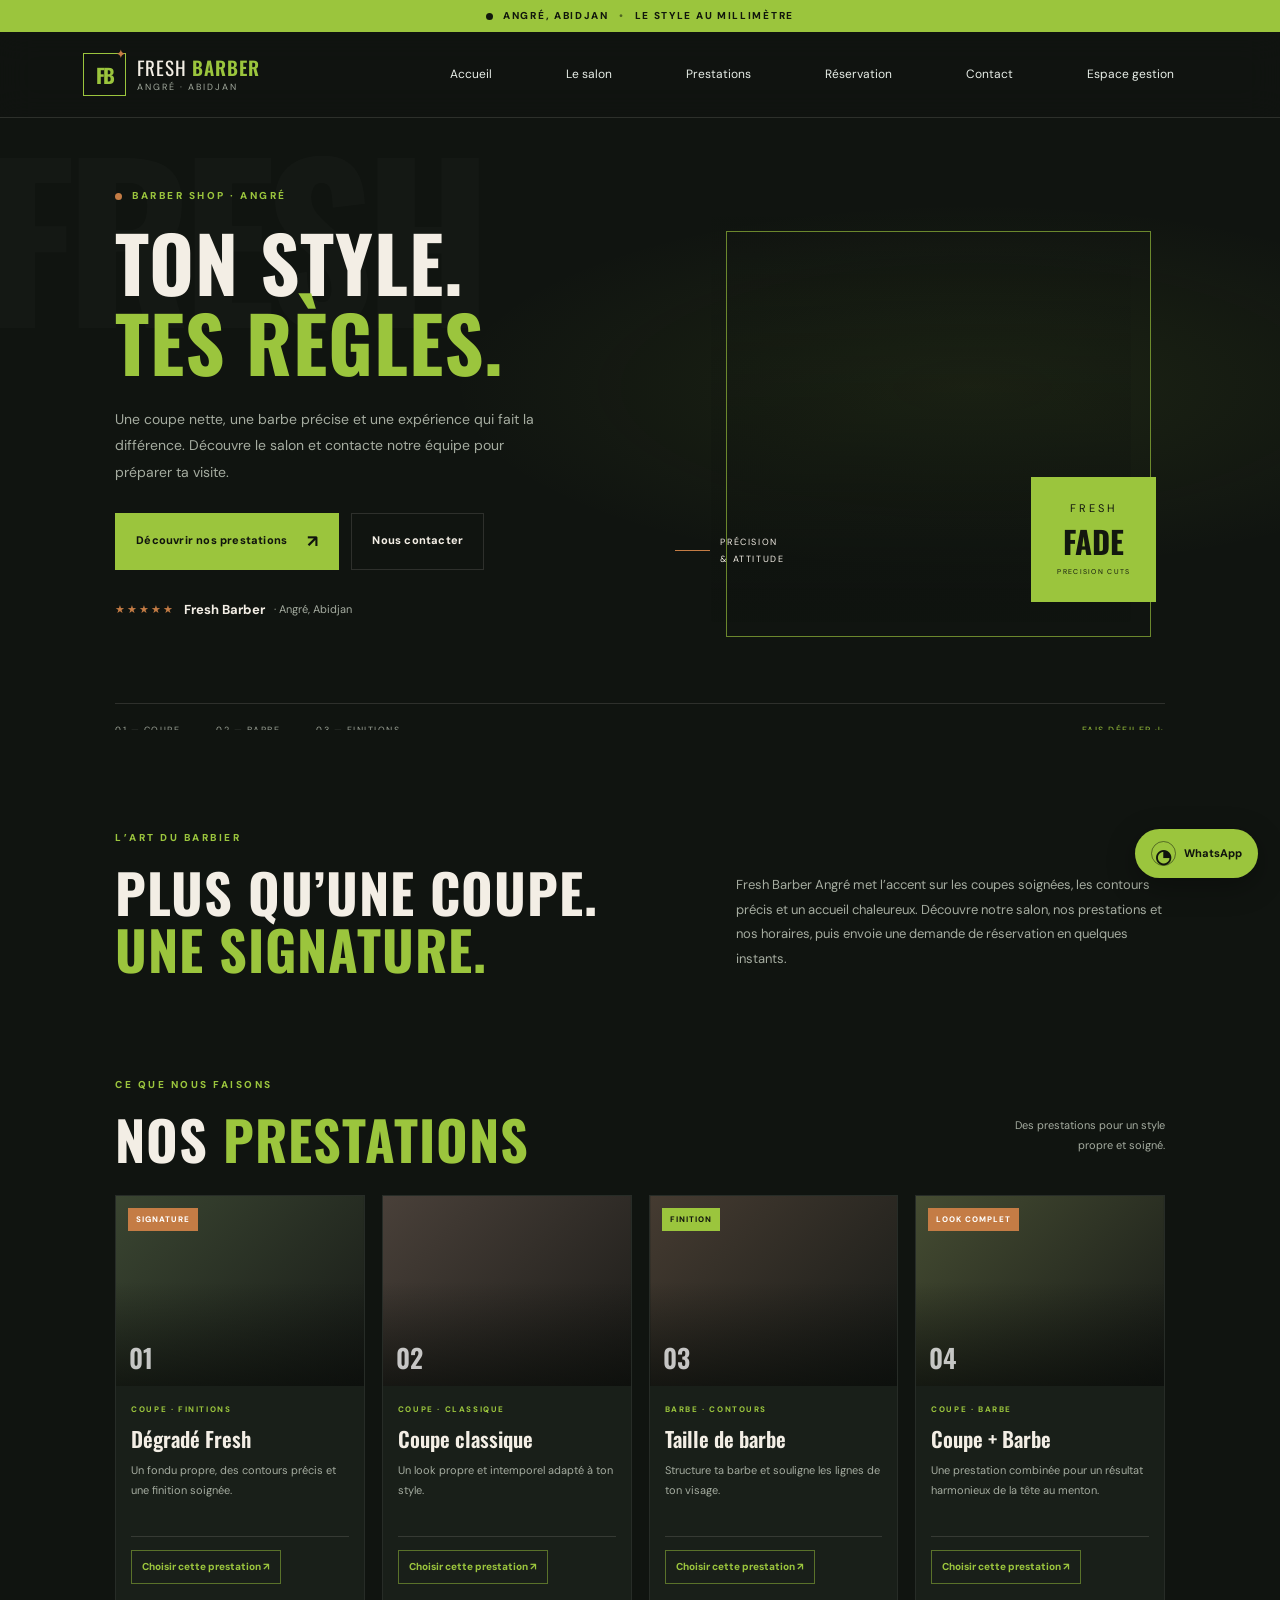
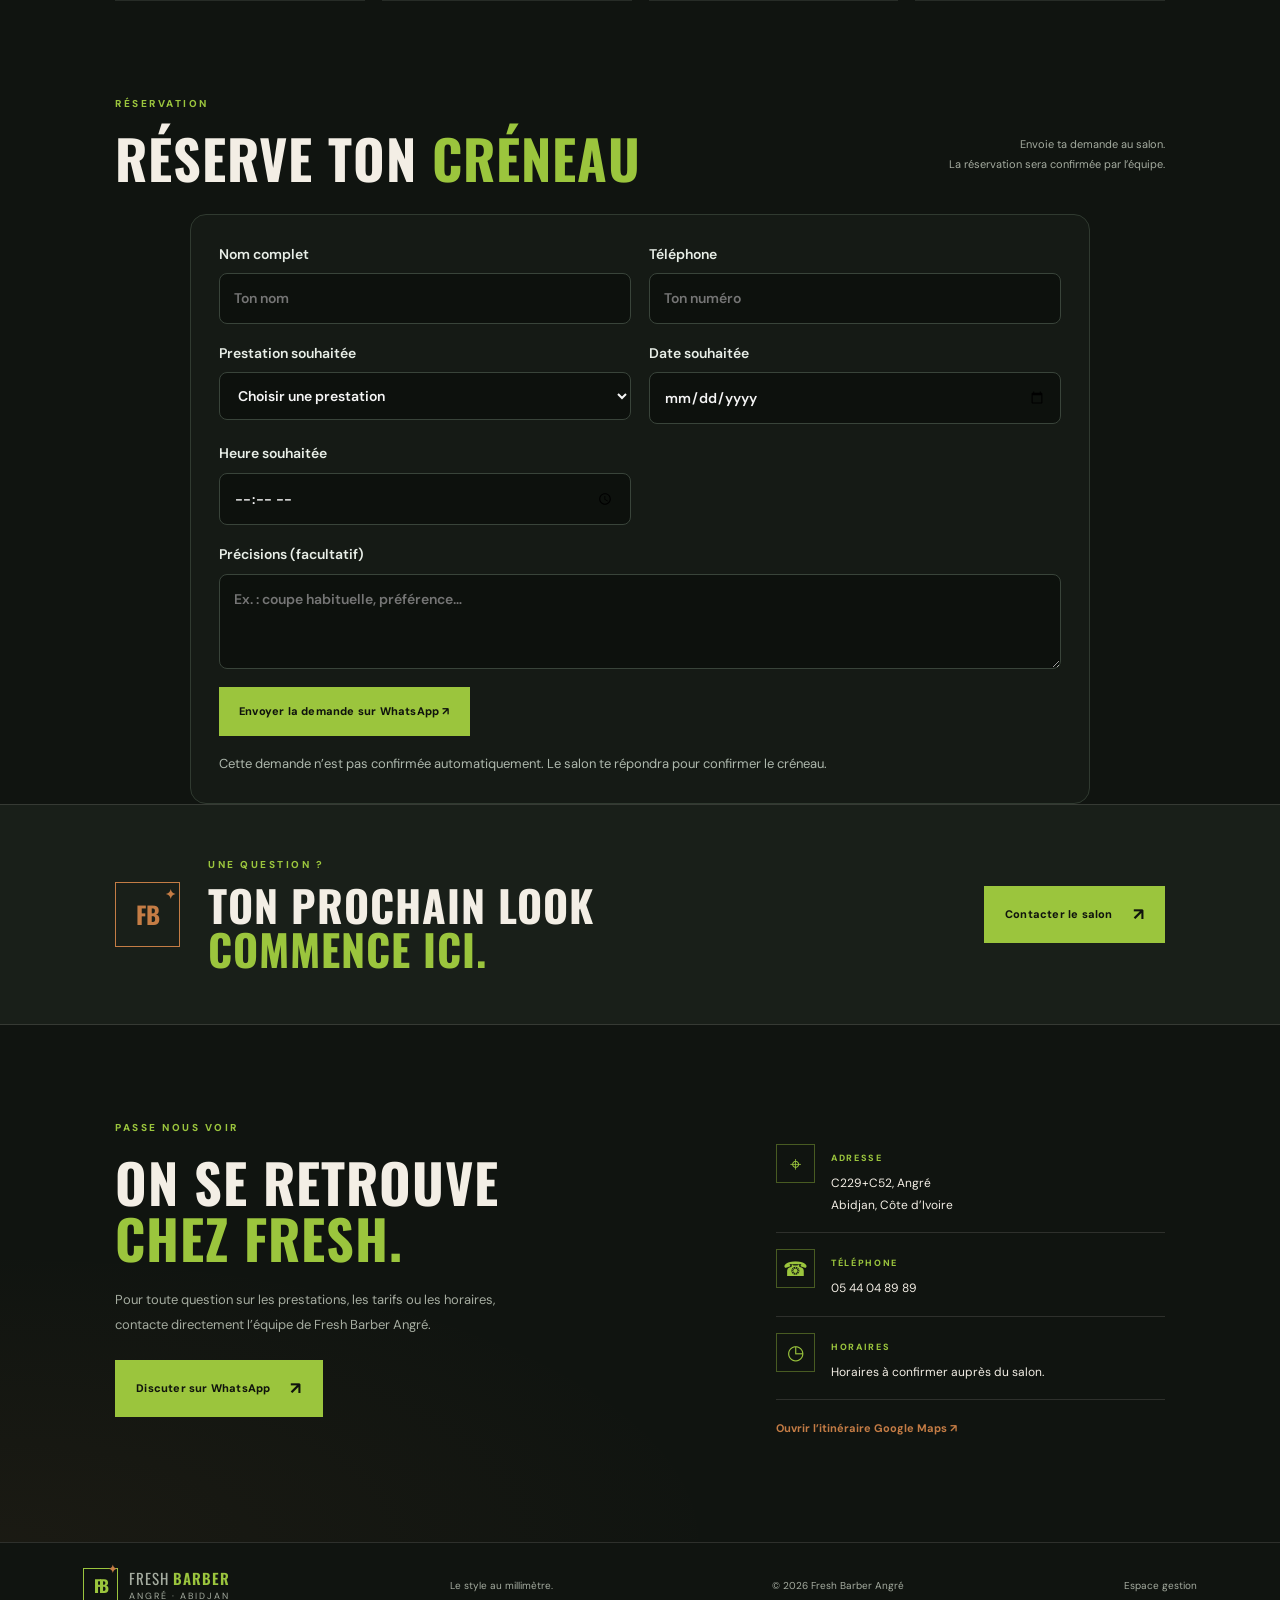
==== commit 6bf9ec4d: "Add files via upload" ====
--- a/index.html
+++ b/index.html
@@ -1,7 +1,27 @@
 <!DOCTYPE html>
-<html lang="fr"><head><meta charset="UTF-8"><meta name="viewport" content="width=device-width, initial-scale=1.0"><meta name="theme-color" content="#101410"><meta name="description" content="Fresh Barber Angré — découvrez le salon, les prestations de coiffure homme et les informations pratiques à Abidjan."><title>Fresh Barber Angré | Site vitrine</title><link rel="preconnect" href="https://fonts.googleapis.com"><link rel="preconnect" href="https://fonts.gstatic.com" crossorigin><link href="https://fonts.googleapis.com/css2?family=DM+Sans:wght@400;500;600;700&family=Oswald:wght@500;600;700&display=swap" rel="stylesheet"><link rel="stylesheet" href="style.css"></head>
-<body><div class="topline"><span class="status-dot"></span> ANGRÉ, ABIDJAN <span class="topline-sep">•</span> LE STYLE AU MILLIMÈTRE</div>
-<header class="header"><a class="brand" href="#accueil" aria-label="Fresh Barber, accueil"><span class="brand-mark">FB<span>✦</span></span><span class="brand-name">FRESH <b>BARBER</b><small>ANGRÉ · ABIDJAN</small></span></a><button class="menu-toggle" id="menuToggle" aria-label="Ouvrir le menu" aria-expanded="false"><span></span><span></span><span></span></button><nav class="nav" id="mainNav"><a href="#accueil">Accueil</a><a href="#apropos">Le salon</a><a href="#prestations">Prestations</a><a href="#reservation">Réservation</a><a href="#contact">Contact</a><a class="nav-action" href="dashboard.html">Espace gestion</a></nav></header>
+<html lang="fr">
+    <head>
+        <meta charset="UTF-8">
+        <meta name="viewport" content="width=device-width, initial-scale=1.0">
+        <meta name="theme-color" content="#101410">
+        <meta name="description" content="Fresh Barber Angré — découvrez le salon, les prestations de coiffure homme et les informations pratiques à Abidjan.">
+        <title>Fresh Barber Angré | Site vitrine</title>
+        <link rel="preconnect" href="https://fonts.googleapis.com">
+        <link rel="preconnect" href="https://fonts.gstatic.com" crossorigin>
+        <link href="https://fonts.googleapis.com/css2?family=DM+Sans:wght@400;500;600;700&family=Oswald:wght@500;600;700&display=swap" rel="stylesheet">
+        <link rel="stylesheet" href="style.css">
+    </head>
+
+<body>
+    <div class="topline">
+        <span class="status-dot">
+
+        </span> ANGRÉ, ABIDJAN <span class="topline-sep">•</span> LE STYLE AU MILLIMÈTRE
+    </div>
+
+<header class="header">
+    <a class="brand" href="#accueil" aria-label="Fresh Barber, accueil">
+        <span class="brand-mark">FB<span>✦</span></span><span class="brand-name">FRESH <b>BARBER</b><small>ANGRÉ · ABIDJAN</small></span></a><button class="menu-toggle" id="menuToggle" aria-label="Ouvrir le menu" aria-expanded="false"><span></span><span></span><span></span></button><nav class="nav" id="mainNav"><a href="#accueil">Accueil</a><a href="#apropos">Le salon</a><a href="#prestations">Prestations</a><a href="#reservation">Réservation</a><a href="#contact">Contact</a><a class="nav-action" href="dashboard.html">Espace gestion</a></nav></header>
 <main><section class="hero" id="accueil"><div class="hero-content"><p class="eyebrow"><span></span> BARBER SHOP · ANGRÉ</p><h1>TON STYLE.<br><em>TES RÈGLES.</em></h1><p class="hero-text">Une coupe nette, une barbe précise et une expérience qui fait la différence. Découvre le salon et contacte notre équipe pour préparer ta visite.</p><div class="hero-buttons"><a class="btn btn-primary" href="#prestations">Découvrir nos prestations <span>↗</span></a><a class="btn btn-outline" href="#contact">Nous contacter</a></div><div class="hero-proof"><div class="stars">★★★★★</div><strong>Fresh Barber</strong><span>· Angré, Abidjan</span></div></div><div class="hero-visual"><div class="hero-image"></div><div class="image-stamp"><span>FRESH</span><b>FADE</b><small>PRECISION CUTS</small></div><div class="hero-note"><span class="note-line"></span><span>PRÉCISION<br>& ATTITUDE</span></div></div><div class="hero-bottom"><span>01 — COUPE</span><span>02 — BARBE</span><span>03 — FINITIONS</span><span class="scroll-note">FAIS DÉFILER ↓</span></div></section>
 <section class="intro section-wrap" id="apropos"><div><p class="eyebrow">L’ART DU BARBIER</p><h2>PLUS QU’UNE COUPE.<br><em>UNE SIGNATURE.</em></h2></div><p class="intro-copy">Fresh Barber Angré met l’accent sur les coupes soignées, les contours précis et un accueil chaleureux. Découvre notre salon, nos prestations et nos horaires, puis envoie une demande de réservation en quelques instants.</p></section>
 <section class="services section-wrap" id="prestations"><div class="section-heading"><div><p class="eyebrow">CE QUE NOUS FAISONS</p><h2>NOS <em>PRESTATIONS</em></h2></div><p class="section-hint">Des prestations pour un style<br>propre et soigné.</p></div><div class="product-grid" id="serviceGrid">
--- a/style.css
+++ b/style.css
@@ -1,17 +1,1519 @@
- :root{--bg:#101410;--surface:#191f19;--surface2:#222a21;--green:#9bc53d;--green2:#c1e36b;--fawn:#c47c45;--cream:#f3eee5;--muted:#a5aca0;--line:rgba(243,238,229,.13);--font:'DM Sans',sans-serif;--display:'Oswald',sans-serif}
-*{box-sizing:border-box}html{scroll-behavior:smooth;scroll-padding-top:90px}body{margin:0;background:var(--bg);color:var(--cream);font-family:var(--font);font-size:15px;line-height:1.6}body.panel-open{overflow:hidden}a{color:inherit;text-decoration:none}button,input,select,textarea{font:inherit}button{cursor:pointer}.topline{height:32px;background:var(--green);color:#11170c;display:flex;align-items:center;justify-content:center;gap:10px;font-size:10px;font-weight:800;letter-spacing:1.7px}.status-dot,.eyebrow span{width:7px;height:7px;background:var(--fawn);border-radius:50%;display:inline-block}.topline .status-dot{background:#11170c}.topline-sep{opacity:.55}
-.header{height:86px;padding:0 6.5%;display:flex;align-items:center;justify-content:space-between;border-bottom:1px solid var(--line);position:sticky;top:0;z-index:20;background:rgba(16,20,16,.94);backdrop-filter:blur(16px)}.brand{display:flex;align-items:center;gap:11px}.brand-mark{width:43px;height:43px;display:grid;place-items:center;position:relative;border:1px solid var(--green);font-family:var(--display);font-size:20px;font-weight:700;color:var(--green);letter-spacing:-2px}.brand-mark span{position:absolute;font-family:var(--font);font-size:11px;right:2px;top:-8px;color:var(--fawn)}.brand-name{font-family:var(--display);font-size:19px;letter-spacing:1px;line-height:1.1}.brand-name b{color:var(--green);font-weight:600}.brand-name small{display:block;font-family:var(--font);font-size:9px;letter-spacing:2px;color:var(--muted);margin-top:5px}.nav{display:flex;align-items:center;gap:28px}.nav>a{font-size:12px;color:#d0d4ca;transition:color .2s}.nav>a:hover{color:var(--green)}.nav-action{background:transparent;border:0;color:var(--cream);font-size:12px;display:flex;align-items:center;gap:7px}.count{display:inline-grid;place-items:center;min-width:21px;height:21px;border-radius:50%;background:var(--green);color:#12170d;font-weight:800;font-size:10px;padding:0 5px}.menu-toggle{display:none}
-.hero{min-height:610px;padding:70px 9% 0;display:grid;grid-template-columns:1fr .88fr;align-items:center;gap:5%;position:relative;overflow:hidden;background:radial-gradient(ellipse at 76% 44%,rgba(155,197,61,.09),transparent 38%),var(--bg)}.hero:before{content:"FRESH";position:absolute;left:-15px;top:10px;font:700 210px/1 var(--display);letter-spacing:-10px;color:rgba(255,255,255,.018);pointer-events:none}.hero-content{padding-bottom:55px;position:relative;z-index:2}.eyebrow{font-size:10px;letter-spacing:2.5px;font-weight:800;color:var(--green);margin:0 0 18px;display:flex;align-items:center;gap:10px}.hero h1,.section-wrap h2,.booking h2,.contact h2,.order-modal h2{font-family:var(--display);font-weight:700;line-height:1.04;letter-spacing:1px;margin:0;font-size:clamp(46px,6vw,78px)}h1 em,h2 em{font-style:normal;color:var(--green)}.hero-text{max-width:430px;color:var(--muted);font-size:14px;line-height:1.9;margin:24px 0 27px}.hero-buttons{display:flex;flex-wrap:wrap;gap:12px}.btn{display:inline-flex;align-items:center;justify-content:center;gap:20px;padding:14px 20px;min-height:49px;font-size:11px;font-weight:800;letter-spacing:.2px;border:1px solid transparent;transition:transform .2s,background .2s;color:#11170c}.btn:hover{transform:translateY(-2px)}.btn-primary{background:var(--green);color:#10140d}.btn-primary:hover{background:var(--green2)}.btn-primary span{font-size:17px}.btn-outline{border-color:var(--line);color:var(--cream);background:transparent}.btn-outline:hover{border-color:var(--green)}.hero-proof{display:flex;align-items:center;gap:9px;margin-top:30px;font-size:11px}.hero-proof .stars{color:var(--fawn);letter-spacing:2px}.hero-proof strong{font-size:13px}.hero-proof span{color:var(--muted)}.hero-visual{height:430px;position:relative;max-width:440px;width:100%;justify-self:center}.hero-image{position:absolute;inset:0 20px 25px 0;background:linear-gradient(180deg,rgba(12,18,12,.05),rgba(12,18,12,.4)),url('https://images.unsplash.com/photo-1503951914875-452162b0f3f1?auto=format&fit=crop&w=1000&q=85') center/cover;border-radius:2px;filter:saturate(.72)}.hero-visual:after{content:"";position:absolute;inset:14px 0 10px 15px;border:1px solid rgba(155,197,61,.65);pointer-events:none}.image-stamp{position:absolute;right:-5px;bottom:45px;background:var(--green);color:#13180f;width:125px;height:125px;display:flex;flex-direction:column;align-items:center;justify-content:center;line-height:1}.image-stamp span{font-size:11px;letter-spacing:3px}.image-stamp b{font:700 31px var(--display);margin:4px 0}.image-stamp small{font-size:7px;letter-spacing:1.3px}.hero-note{position:absolute;left:-36px;bottom:80px;display:flex;align-items:center;gap:10px;font-size:9px;letter-spacing:1.6px;line-height:1.8;color:var(--cream)}.note-line{width:35px;height:1px;background:var(--fawn)}.hero-bottom{grid-column:1/-1;border-top:1px solid var(--line);height:55px;display:flex;align-items:center;gap:36px;font-size:9px;letter-spacing:1.5px;color:#9ca397}.scroll-note{margin-left:auto;color:var(--green)}
-.section-wrap{padding-left:9%;padding-right:9%}.intro{padding-top:100px;padding-bottom:70px;display:grid;grid-template-columns:1fr .8fr;gap:8%;align-items:end}.section-wrap h2,.booking h2,.contact h2{font-size:clamp(35px,4.3vw,54px)}.intro-copy{color:var(--muted);font-size:13px;line-height:1.9;max-width:450px;margin:0 0 5px}.services{padding-top:30px;padding-bottom:95px}.section-heading{display:flex;align-items:end;justify-content:space-between;margin-bottom:28px}.section-hint{font-size:11px;color:var(--muted);line-height:1.8;text-align:right}.product-grid{display:grid;grid-template-columns:repeat(4,minmax(0,1fr));gap:17px}.product-card{background:var(--surface);border:1px solid rgba(255,255,255,.06);min-width:0;transition:transform .25s,border-color .25s}.product-card:hover{transform:translateY(-5px);border-color:rgba(155,197,61,.4)}.product-photo{height:190px;position:relative;background-size:cover;background-position:center;overflow:hidden}.product-photo:after{content:"";position:absolute;inset:0;background:linear-gradient(0deg,rgba(8,11,8,.68),transparent 55%);pointer-events:none}.photo-fade{background-image:url('https://images.unsplash.com/photo-1621605815971-fbc98d665033?auto=format&fit=crop&w=700&q=80'),linear-gradient(135deg,#3a4531,#171a17)}.photo-classic{background-image:url('https://images.unsplash.com/photo-1599351431202-1e0f0137899a?auto=format&fit=crop&w=700&q=80'),linear-gradient(135deg,#494039,#1b1b18)}.photo-beard{background-image:url('https://images.unsplash.com/photo-1622286342621-4bd786c2447c?auto=format&fit=crop&w=700&q=80'),linear-gradient(135deg,#453b31,#171a17)}.photo-combo{background-image:url('https://images.unsplash.com/photo-1512690459411-b9245aed614b?auto=format&fit=crop&w=700&q=80'),linear-gradient(135deg,#454c32,#171a17)}.product-tag{position:absolute;top:12px;left:12px;z-index:1;background:var(--fawn);color:#fff;font-size:8px;font-weight:800;letter-spacing:1px;padding:5px 8px}.tag-green{background:var(--green);color:#10140d}.heart-btn{position:absolute;right:10px;top:9px;z-index:2;width:32px;height:32px;border:1px solid rgba(255,255,255,.4);background:rgba(12,15,12,.5);color:#fff;font-size:22px;line-height:1;border-radius:50%;display:grid;place-items:center}.heart-btn.active{background:var(--green);border-color:var(--green);color:#12170d}.photo-number{position:absolute;bottom:9px;left:13px;z-index:1;font:600 26px var(--display);color:rgba(255,255,255,.75)}.product-info{padding:17px 15px 16px}.product-type{font-size:8px;color:var(--green);letter-spacing:1.6px;font-weight:800}.product-info h3{font:600 21px var(--display);margin:7px 0}.product-info p{color:var(--muted);font-size:11px;line-height:1.8;min-height:60px;margin:0 0 15px}.product-bottom{display:flex;align-items:center;justify-content:space-between;gap:6px;border-top:1px solid var(--line);padding-top:13px}.product-bottom strong{font:600 18px var(--display);white-space:nowrap}.product-bottom strong small{font:700 8px var(--font);color:var(--muted)}.add-btn{border:1px solid rgba(155,197,61,.5);background:transparent;color:var(--green);padding:8px 10px;font-size:10px;font-weight:800;white-space:nowrap}.add-btn:hover{background:var(--green);color:#10140d}.price-note{color:#899084;font-size:10px;margin-top:18px}
-.booking{padding:52px 9%;background:var(--surface);border-top:1px solid var(--line);border-bottom:1px solid var(--line);display:flex;align-items:center;gap:28px}.booking-mark{height:65px;width:65px;flex-shrink:0;display:grid;place-items:center;border:1px solid var(--fawn);font:700 24px var(--display);color:var(--fawn);position:relative}.booking-mark span{position:absolute;right:3px;top:0;font-size:12px}.booking .eyebrow{margin-bottom:10px}.booking h2{font-size:clamp(28px,3.5vw,43px)}.booking .btn{margin-left:auto;white-space:nowrap}
-.contact{padding-top:95px;padding-bottom:95px;display:grid;grid-template-columns:1fr .7fr;gap:10%;background:radial-gradient(ellipse at 0 100%,rgba(196,124,69,.06),transparent 40%)}.contact-copy{max-width:410px;color:var(--muted);font-size:13px;line-height:1.9;margin:22px 0}.contact-details{padding:8px 0}.detail{display:flex;gap:16px;padding:16px 0;border-bottom:1px solid var(--line)}.detail-icon{display:grid;place-items:center;width:39px;height:39px;border:1px solid rgba(155,197,61,.4);color:var(--green);font-size:20px;flex-shrink:0}.detail small{font-size:9px;letter-spacing:1.7px;color:var(--green);font-weight:800}.detail p{font-size:12px;line-height:1.8;margin:5px 0 0;color:var(--cream)}.map-link{display:inline-block;color:var(--fawn);font-size:11px;font-weight:700;margin-top:20px}.footer{border-top:1px solid var(--line);padding:25px 6.5%;display:flex;align-items:center;justify-content:space-between;color:var(--muted);font-size:10px}.footer-brand .brand-mark{width:35px;height:35px;font-size:17px}.footer-brand .brand-name{font-size:15px}.footer p{margin:0}
-.whatsapp-float{position:fixed;z-index:15;right:22px;bottom:22px;background:var(--green);color:#10140d;display:flex;align-items:center;gap:8px;padding:12px 16px;border-radius:40px;font-size:11px;font-weight:800;box-shadow:0 8px 30px rgba(0,0,0,.3);transition:transform .2s}.whatsapp-float:hover{transform:translateY(-3px)}.wa-icon{font-size:19px;border:1px solid rgba(16,20,13,.5);border-radius:50%;width:25px;height:25px;display:grid;place-items:center}
-.overlay{position:fixed;inset:0;z-index:39;background:rgba(0,0,0,.68);backdrop-filter:blur(3px)}.side-panel{position:fixed;right:0;top:0;bottom:0;width:min(440px,100%);z-index:40;background:#151a14;border-left:1px solid var(--line);display:flex;flex-direction:column;padding:26px;box-shadow:-15px 0 60px rgba(0,0,0,.25)}[hidden]{display:none!important}.panel-header{display:flex;align-items:center;justify-content:space-between;padding-bottom:22px;border-bottom:1px solid var(--line)}.panel-header .eyebrow{margin-bottom:7px}.panel-header h2{font:600 27px var(--display);margin:0}.panel-header h2 span{font:400 13px var(--font);color:var(--muted)}.close-panel{background:transparent;color:var(--cream);border:1px solid var(--line);width:37px;height:37px;font-size:25px;line-height:1}.panel-items{overflow:auto;flex:1;padding:12px 0}.empty-state{text-align:center;padding:60px 12px;color:var(--muted);font-size:13px}.empty-state strong{display:block;font:600 23px var(--display);color:var(--cream);margin-bottom:8px}.cart-item{display:grid;grid-template-columns:1fr auto;gap:10px;padding:16px 0;border-bottom:1px solid var(--line)}.cart-item h3{font:600 19px var(--display);margin:0 0 3px}.cart-item p{font-size:11px;color:var(--muted);margin:0}.item-price{font-weight:800;font-size:12px;color:var(--green);white-space:nowrap}.item-controls{display:flex;align-items:center;gap:10px;margin-top:12px}.qty-btn{width:26px;height:26px;border:1px solid var(--line);background:transparent;color:var(--cream)}.qty-value{font-size:12px;min-width:14px;text-align:center}.remove-btn{margin-left:8px;background:transparent;border:0;color:var(--fawn);font-size:10px}.panel-footer{border-top:1px solid var(--line);padding-top:20px}.total-row,.form-total{display:flex;justify-content:space-between;align-items:center;margin-bottom:18px;font-size:12px;color:var(--muted)}.total-row strong,.form-total strong{font:600 25px var(--display);color:var(--cream)}.full-btn{width:100%;border:0}.panel-small{font-size:10px;line-height:1.6;color:var(--muted);text-align:center;margin:12px 0 0}
-.modal-wrap{position:fixed;inset:0;z-index:50;background:rgba(0,0,0,.78);backdrop-filter:blur(5px);display:grid;place-items:center;padding:18px;overflow:auto}.order-modal{position:relative;background:#171d16;border:1px solid rgba(155,197,61,.25);width:min(520px,100%);max-height:calc(100vh - 36px);overflow:auto;padding:32px}.modal-close{position:absolute;right:18px;top:18px}.order-modal .eyebrow{padding-right:40px}.order-modal h2{font-size:36px}.modal-intro{font-size:12px;color:var(--muted);line-height:1.8;margin:13px 0 23px}.order-modal form{display:grid;gap:8px}.order-modal label{font-size:10px;font-weight:800;color:#d4d9cf;letter-spacing:.4px;margin-top:5px}.order-modal input,.order-modal select,.order-modal textarea{width:100%;background:#0e120e;border:1px solid var(--line);color:var(--cream);padding:12px;font-size:12px;border-radius:0;outline:none}.order-modal input:focus,.order-modal select:focus,.order-modal textarea:focus{border-color:var(--green)}.order-modal input::placeholder,.order-modal textarea::placeholder{color:#6e7669}.form-total{border-top:1px solid var(--line);padding-top:15px;margin:12px 0 5px}.toast{position:fixed;z-index:70;bottom:85px;left:50%;transform:translate(-50%,20px);opacity:0;pointer-events:none;background:var(--cream);color:#11170d;padding:12px 18px;font-size:12px;font-weight:800;box-shadow:0 8px 30px #0005;transition:opacity .2s,transform .2s;max-width:90vw;text-align:center}.toast.show{opacity:1;transform:translate(-50%,0)}
-@media(max-width:1000px){.header{padding:0 5%}.nav{gap:15px}.hero{padding-left:7%;padding-right:7%;gap:3%}.hero-visual{height:380px}.section-wrap{padding-left:7%;padding-right:7%}.product-grid{grid-template-columns:repeat(2,minmax(0,1fr));gap:18px}.product-photo{height:240px}.booking{padding-left:7%;padding-right:7%}.contact{gap:6%}}
-@media(max-width:700px){.topline{font-size:8px;letter-spacing:1.2px}.header{height:72px;padding:0 5%}.brand-mark{width:37px;height:37px;font-size:18px}.brand-name{font-size:16px}.menu-toggle{display:flex;flex-direction:column;justify-content:center;gap:5px;width:42px;height:42px;border:1px solid var(--line);background:transparent;padding:10px}.menu-toggle span{height:2px;width:100%;background:var(--green);transition:transform .2s}.menu-toggle[aria-expanded="true"] span:first-child{transform:translateY(7px) rotate(45deg)}.menu-toggle[aria-expanded="true"] span:nth-child(2){opacity:0}.menu-toggle[aria-expanded="true"] span:last-child{transform:translateY(-7px) rotate(-45deg)}.nav{position:absolute;top:71px;left:0;right:0;background:#141914;border-bottom:1px solid var(--line);padding:0 5%;display:flex;flex-direction:column;align-items:stretch;gap:0;max-height:0;overflow:hidden;transition:max-height .3s ease}.nav.open{max-height:380px;padding-top:10px;padding-bottom:15px}.nav>a,.nav-action{padding:13px 3px;border-bottom:1px solid var(--line);font-size:13px;justify-content:space-between}.nav-action{width:100%}.hero{display:flex;flex-direction:column;align-items:stretch;padding:52px 6% 0;gap:20px}.hero:before{font-size:125px;top:20px}.hero-content{padding-bottom:0}.hero h1{font-size:clamp(49px,14vw,74px)}.hero-text{font-size:13px;margin:19px 0 23px}.hero-buttons{gap:9px}.hero-buttons .btn{padding:12px 13px;gap:10px;font-size:10px}.hero-proof{margin-top:22px}.hero-visual{height:300px;width:92%;margin:8px auto 25px}.hero-image{inset:0 13px 18px 0}.image-stamp{width:95px;height:95px;right:-10px;bottom:28px}.image-stamp b{font-size:25px}.hero-note{left:-15px;bottom:45px;font-size:8px}.hero-bottom{gap:14px;font-size:8px;letter-spacing:.7px;height:48px;white-space:nowrap}.hero-bottom span:nth-child(3){display:none}.scroll-note{margin-left:auto}.section-wrap{padding-left:6%;padding-right:6%}.intro{padding-top:65px;padding-bottom:45px;display:block}.section-wrap h2,.contact h2{font-size:clamp(36px,10vw,49px)}.intro-copy{margin-top:20px;font-size:12px}.services{padding-top:10px;padding-bottom:65px}.section-heading{align-items:start;gap:10px}.section-hint{font-size:9px}.section-hint br{display:none}.product-grid{gap:12px}.product-photo{height:170px}.product-info{padding:13px 11px}.product-info h3{font-size:19px}.product-info p{font-size:10px;min-height:72px}.product-bottom{align-items:flex-start;flex-direction:column}.product-bottom strong{font-size:19px}.add-btn{width:100%;padding:9px}.booking{padding:34px 6%;display:grid;grid-template-columns:52px 1fr;gap:15px}.booking-mark{width:50px;height:50px;font-size:19px}.booking h2{font-size:clamp(25px,7vw,34px)}.booking .btn{grid-column:1/-1;width:100%;margin:4px 0 0}.contact{padding-top:65px;padding-bottom:65px;display:block}.contact-details{margin-top:35px}.footer{padding:22px 6%;flex-wrap:wrap;gap:15px}.footer p{display:none}.whatsapp-float{right:12px;bottom:12px;padding:10px 12px}.side-panel{padding:20px}.order-modal{padding:26px 20px}.order-modal h2{font-size:32px}}
-@media(max-width:380px){.product-grid{grid-template-columns:1fr}.product-photo{height:230px}.product-bottom{flex-direction:row;align-items:center}.product-info p{min-height:0}.hero-buttons{flex-direction:column;align-items:stretch}.hero-buttons .btn{width:100%}.hero-bottom span:nth-child(2){display:none}}
-@media(prefers-reduced-motion:reduce){*,*:before,*:after{scroll-behavior:auto!important;transition:none!important}}
+ :root {
+    --bg:#101410;
+    --surface:#191f19;
+    --surface2:#222a21;
+    --green:#9bc53d;
+    --green2:#c1e36b;
+    --fawn:#c47c45;
+    --cream:#f3eee5;
+    --muted:#a5aca0;
+    --line:rgba(243,238,229,.13);
+    --font:'DM Sans',sans-serif;
+    --display:'Oswald',sans-serif
+}
+
+
+* {
+    box-sizing:border-box
+}
+
+html {
+    scroll-behavior:smooth;
+    scroll-padding-top:90px
+}
+
+body{
+    margin:0;background:var(--bg);
+    color:var(--cream);
+    font-family:var(--font);
+    font-size:15px;line-height:1.6
+}
+
+body.panel-open{
+    overflow:hidden
+}
+
+a {
+    color:inherit;
+    text-decoration:none
+}
+
+button,input,select,textarea {
+    font:inherit
+}
+
+button {
+    cursor:pointer
+}
+.topline {
+    height:32px;
+    background:var(--green);color:#11170c;
+    display:flex;
+    align-items:center;
+    justify-content:center;
+    gap:10px;
+    font-size:10px;
+    font-weight:800;
+    letter-spacing:1.7px
+}
+.status-dot,.eyebrow span {
+    width:7px;
+    height:7px;
+    background:var(--fawn);
+    border-radius:50%;
+    display:inline-block
+}
+.topline .status-dot {
+    background:#11170c
+}
+.topline-sep {
+    opacity:.55
+
+}
+.header {
+    height:86px;
+    padding:0 6.5%;
+    display:flex;
+    align-items:center;
+    justify-content:space-between;
+    border-bottom:1px solid var(--line);
+    position:sticky;top:0;
+    z-index:20;
+    background:rgba(16,20,16,.94);
+    backdrop-filter:blur(16px)
+}
+.brand {
+    display:flex;
+    align-items:center;
+    gap:11px
+}
+.brand-mark {width:43px;
+    height:43px;
+    display:grid;
+    place-items:center;
+    position:relative;
+    border:1px solid var(--green);
+    font-family:var(--display);
+    font-size:20px;
+    font-weight:700;
+    color:var(--green);
+    letter-spacing:-2px
+}
+.brand-mark span {
+    position:absolute;
+    font-family:var(--font);
+    font-size:11px;
+    right:2px;top:-8px;
+    color:var(--fawn)
+}
+.brand-name {
+    font-family:var(--display);
+    font-size:19px;
+    letter-spacing:1px;
+    line-height:1.1
+}
+.brand-name b {
+    color:var(--green);
+    font-weight:600
+}
+.brand-name small {
+    display:block;
+    font-family:var(--font);
+    font-size:9px;
+    letter-spacing:2px;
+    color:var(--muted);
+    margin-top:5px
+}
+.nav {
+    display:flex;
+    align-items:center;
+    gap:28px
+}
+.nav>a {
+    font-size:12px;
+    color:#d0d4ca;
+    transition:color .2s
+}
+.nav>a:hover {
+    color:var(--green)
+}
+.nav-action {
+    background:transparent;
+    border:0;
+    color:var(--cream);
+    font-size:12px;
+    display:flex;
+    align-items:center;
+    gap:7px
+}
+.count {
+    display:inline-grid;
+    place-items:center;
+    min-width:21px;
+    height:21px;
+    border-radius:50%;
+    background:var(--green);color:#12170d;
+    font-weight:800;
+    font-size:10px;
+    padding:0 5px
+}
+.menu-toggle {
+    display:none
+}
+.hero {
+    min-height:610px;
+    padding:70px 9% 0;
+    display:grid;
+    grid-template-columns:1fr .88fr;
+    align-items:center;
+    gap:5%;
+    position:relative;
+    overflow:hidden;
+    background:radial-gradient(ellipse at 76% 44%,rgba(155,197,61,.09),transparent 38%),var(--bg)
+}
+.hero:before {
+    content:"FRESH";
+    position:absolute;
+    left:-15px;
+    top:10px;
+    font:700 210px/1 var(--display);
+    letter-spacing:-10px;
+    color:rgba(255,255,255,.018);
+    pointer-events:none
+}
+.hero-content {
+    padding-bottom:55px;
+    position:relative;
+    z-index:2
+}
+.eyebrow {
+    font-size:10px;
+    letter-spacing:2.5px;
+    font-weight:800;
+    color:var(--green);
+    margin:0 0 18px;
+    display:flex;
+    align-items:center;
+    gap:10px
+}
+.hero h1,.section-wrap h2,.booking h2,.contact h2,.order-modal h2 {
+    font-family:var(--display);
+    font-weight:700;
+    line-height:1.04;
+    letter-spacing:1px;
+    margin:0;
+    font-size:clamp(46px,6vw,78px)
+}
+h1 em,h2 em {
+    font-style:normal;
+    color:var(--green)
+}
+.hero-text {
+    max-width:430px;
+    color:var(--muted);
+    font-size:14px;
+    line-height:1.9;
+    margin:24px 0 27px
+}
+.hero-buttons {
+    display:flex;
+    flex-wrap:wrap;
+    gap:12px
+}
+.btn {display:inline-flex;
+    align-items:center;
+    justify-content:center;
+    gap:20px;
+    padding:14px 20px;
+    min-height:49px;
+    font-size:11px;
+    font-weight:800;
+    letter-spacing:.2px;
+    border:1px solid transparent;
+    transition:transform .2s,background .2s;
+    color:#11170c
+}
+.btn:hover {
+    transform:translateY(-2px)
+}
+.btn-primary {
+    background:var(--green);
+    color:#10140d 
+}
+.btn-primary:hover {
+    background:var(--green2)
+}
+.btn-primary span {
+    font-size:17px
+}
+.btn-outline {
+    border-color:var(--line);
+    color:var(--cream);
+    background:transparent 
+}
+.btn-outline:hover{
+    border-color:var(--green)
+}
+
+.hero-proof {
+    display:flex;
+    align-items:center;
+    gap:9px;
+    margin-top:30px;
+    font-size:11px
+}
+
+
+.hero-proof .stars {
+    color:var(--fawn);
+    letter-spacing:2px
+
+
+}
+
+
+.hero-proof strong {
+    font-size:13px
+}
+
+
+.hero-proof span {
+    color:var(--muted)
+}
+
+
+.hero-visual {
+    height:430px;
+    position:relative;
+    max-width:440px;
+    width:100%;
+    justify-self:center
+}
+
+.hero-image {position:absolute;
+    inset:0 20px 25px 0;
+    background:linear-gradient(180deg,rgba(12,18,12,.05),rgba(12,18,12,.4)),url('https://images.unsplash.com/photo-1503951914875-452162b0f3f1?auto=format&fit=crop&w=1000&q=85') center/cover;
+    border-radius:2px;
+    filter:saturate(.72)
+}
+
+
+.hero-visual:after {
+    content:"";
+    position:absolute;
+    inset:14px 0 10px 15px;
+    border:1px solid rgba(155,197,61,.65);
+    pointer-events:none
+}
+
+
+.image-stamp {
+    position:absolute;
+    right:-5px;
+    bottom:45px;
+    background:var(--green);
+    color:#13180f;
+    width:125px;
+    height:125px;
+    display:flex;
+    flex-direction:column;
+    align-items:center;
+    justify-content:center;
+    line-height:1
+}
+
+.image-stamp span {
+    font-size:11px;
+    letter-spacing:3px
+}
+
+.image-stamp b {
+    font:700 31px var(--display);
+    margin:4px 0 
+}
+
+.image-stamp small {
+    font-size:7px;
+    letter-spacing:
+    1.3px
+}
+
+.hero-note {
+    position:absolute;
+    left:-36px;
+    bottom:80px;
+    display:flex;
+    align-items:center;
+    gap:10px;font-size:9px;
+    letter-spacing:1.6px;
+    line-height:1.8;
+    color:var(--cream)
+}
+
+.note-line {
+    width:35px;
+    height:1px;
+    background:var(--fawn)
+}
+
+.hero-bottom {
+    grid-column:1/-1;
+    border-top:1px solid var(--line);
+    height:55px;
+    display:flex;
+    align-items:center;
+    gap:36px;
+    font-size:9px;
+    letter-spacing:1.5px;
+    color:#9ca397
+}
+
+.scroll-note {
+    margin-left:auto;
+    color:var(--green)
+}
+
+.section-wrap {
+    padding-left:9%;
+    padding-right:9%
+}
+
+
+.intro {
+    padding-top:100px;
+    padding-bottom:70px;
+    display:grid;
+    grid-template-columns:1fr .8fr;
+    gap:8%;
+    align-items:end
+}
+
+.section-wrap h2,.booking h2,.contact h2 {
+    font-size:clamp(35px,4.3vw,54px)
+}
+
+.intro-copy
+
+{
+    color:var(--muted);
+    font-size:13px;
+    line-height:1.9;
+    max-width:450px;
+    margin:0 0 5px
+}
+
+.services
+
+{
+    
+    padding-top:30px;
+    padding-bottom:95px 
+}
+
+.section-heading {
+    display:flex;
+    align-items:end;
+    justify-content:space-between;
+    margin-bottom:28px
+}
+
+.section-hint {
+    font-size:11px;
+    color:var(--muted);
+    line-height:1.8;
+    text-align:right
+}
+
+.product-grid {
+    display:grid;
+    grid-template-columns:repeat(4,minmax(0,1fr));
+    gap:17px
+}
+
+.product-card {
+    background:var(--surface);
+    border:1px solid rgba(255,255,255,.06);
+    min-width:0;
+    transition:transform .25s,border-color .25s
+}
+
+
+.product-card:hover {
+    transform:translateY(-5px);
+    border-color:rgba(155,197,61,.4)
+}
+
+.product-photo {
+    height:190px;
+    position:relative;
+    background-size:cover;
+    background-position:center;
+    overflow:hidden 
+}
+
+
+.product-photo:after {
+    content:"";
+    position:absolute;
+    inset:0;
+    background:linear-gradient(0deg,rgba(8,11,8,.68),transparent 55%);
+    pointer-events:none
+}
+
+.photo-fade {
+    background-image:url('https://images.unsplash.com/photo-1621605815971-fbc98d665033?auto=format&fit=crop&w=700&q=80'),linear-gradient(135deg,#3a4531,#171a17)
+}
+
+.photo-classic {
+    background-image:url('https://images.unsplash.com/photo-1599351431202-1e0f0137899a?auto=format&fit=crop&w=700&q=80'),linear-gradient(135deg,#494039,#1b1b18)
+}
+
+.photo-beard {
+    background-image:url('https://images.unsplash.com/photo-1622286342621-4bd786c2447c?auto=format&fit=crop&w=700&q=80'),linear-gradient(135deg,#453b31,#171a17)
+}
+
+.photo-combo {
+    background-image:url('https://images.unsplash.com/photo-1512690459411-b9245aed614b?auto=format&fit=crop&w=700&q=80'),linear-gradient(135deg,#454c32,#171a17)
+}
+.product-tag {
+    position:absolute;
+    top:12px;left:12px;
+    z-index:1;
+    background:var(--fawn);
+    color:#fff;
+    font-size:8px;
+    font-weight:800;
+    letter-spacing:1px;
+    padding:5px 8px 
+}
+
+.tag-green {
+    background:var(--green);
+    color:#10140d
+}
+
+.heart-btn {
+    position:absolute;
+    right:10px;
+    top:9px;
+    z-index:2;
+    width:32px;
+    height:32px;
+    border:1px solid rgba(255,255,255,.4);
+    background:rgba(12,15,12,.5);
+    color:#fff;font-size:22px;
+    line-height:1;
+    border-radius:50%;
+    display:grid;
+    place-items:center
+}
+
+.heart-btn.active {
+    background:var(--green);
+    border-color:var(--green);
+    color:#12170d
+}
+
+.photo-number {
+    position:absolute;
+    bottom:9px;
+    left:13px;
+    z-index:1;
+    font:600 26px var(--display);
+    color:rgba(255,255,255,.75)
+}
+
+.product-info {
+    padding:17px 15px 16px 
+}
+
+.product-type {
+    font-size:8px;
+    color:var(--green);
+    letter-spacing:1.6px;
+    font-weight:800
+}
+
+.product-info h3 {
+    font:600 21px var(--display);
+    margin:7px 0
+}
+
+.product-info p {
+    color:var(--muted);
+    font-size:11px;
+    line-height:1.8;
+    min-height:60px;
+    margin:0 0 15px
+}
+
+.product-bottom {
+    display:flex;
+    align-items:center;
+    justify-content:space-between;
+    gap:6px;border-top:1px solid var(--line);
+    padding-top:13px
+}
+
+.product-bottom strong {
+    font:600 18px var(--display);white-space:nowrap
+}
+.product-bottom strong small {
+    font:700 8px var(--font);color:var(--muted)
+
+}
+
+.add-btn {
+    border:1px solid rgba(155,197,61,.5);
+    background:transparent;
+    color:var(--green);
+    padding:8px 10px;
+    font-size:10px;
+    font-weight:800;
+    white-space:nowrap
+}
+
+.add-btn:hover {
+    background:var(--green);
+    color:#10140d
+}
+
+.price-note {
+    color:#899084;
+    font-size:10px;
+    margin-top:18px
+}
+
+.booking {
+    padding:52px 9%;
+    background:var(--surface);
+    border-top:1px solid var(--line);
+    border-bottom:1px solid var(--line);
+    display:flex;align-items:center;
+    gap:28px
+}
+.booking-mark {
+    height:65px;
+    width:65px;
+    flex-shrink:0;
+    display:grid;
+    place-items:center;
+    border:1px solid var(--fawn);
+    font:700 24px var(--display);
+    color:var(--fawn);
+    position:relative
+}
+
+.booking-mark span {
+    position:absolute;
+    right:3px;
+    top:0;
+    font-size:13px
+}
+
+.booking .eyebrow {
+     margin-bottom:10px
+    }
+.booking h2 {
+    font-size:clamp(28px,3.5vw,43px)
+}
+
+.booking .btn {
+    margin-left:auto;white-space:nowrap
+}
+
+.contact {
+    padding-top:95px;
+    padding-bottom:95px;
+    display:grid;
+    grid-template-columns:1fr .7fr;
+    gap:10%;
+    background:radial-gradient(ellipse at 0 100%,rgba(196,124,69,.06),transparent 40%)
+}
+.contact-copy {
+    max-width:410px;
+    color:var(--muted);
+    font-size:13px;
+    line-height:1.9;
+    margin:22px 0
+}
+.contact-details {
+    padding:8px 0
+}
+
+.detail {
+    display:flex;
+    gap:16px;
+    padding:16px 0;
+    border-bottom:1px solid var(--line) 
+}
+
+.detail-icon {
+    display:grid;
+    place-items:center;
+    width:39px;
+    height:39px;
+    border:1px solid rgba(155,197,61,.4);
+    color:var(--green);
+    font-size:20px;
+    flex-shrink:0
+}
+
+.detail small{
+    font-size:9px;
+    letter-spacing:1.7px;
+    color:var(--green);
+    font-weight:800
+}
+.detail p {
+    font-size:12px;
+    line-height:1.8;
+    margin:5px 0 0;
+    color:var(--cream)
+}
+.map-link {
+    display:inline-block;
+    color:var(--fawn);
+    font-size:11px;
+    font-weight:700;
+    margin-top:20px
+}
+
+.footer {
+    border-top:1px solid var(--line);
+    padding:25px 6.5%;display:flex;
+    align-items:center;justify-content:space-between;color:var(--muted);
+    font-size:10px
+}
+
+.footer-brand .brand-mark {
+    width:35px;
+    height:35px;
+    font-size:17px
+}
+
+.footer-brand .brand-name {
+    font-size:15px
+}
+
+.footer p {
+    margin:0
+}
+.whatsapp-float {
+    position:fixed;
+    z-index:15;
+    right:22px;
+    bottom:22px;
+    background:var(--green);
+    color:#10140d;
+    display:flex;
+    align-items:center;
+    gap:8px;
+    padding:12px 16px;
+    border-radius:40px;
+    font-size:11px;
+    font-weight:800;
+    box-shadow:0 8px 30px rgba(0,0,0,.3);
+    transition:transform .2s
+}
+
+.whatsapp-float:hover {
+    transform:translateY(-3px)
+}
+
+.wa-icon {
+    font-size:19px;
+    border:1px solid rgba(16,20,13,.5);
+    border-radius:50%;width:25px;
+    height:25px;
+    display:grid;
+    place-items:center
+}
+.overlay {
+    position:fixed;
+    inset:0;
+    z-index:39;
+    background:rgba(0,0,0,.68);
+    backdrop-filter:blur(3px)
+}
+
+.side-panel {
+    position:fixed;
+    right:0;
+    top:0;
+    bottom:0;
+    width:min(440px,100%);
+    z-index:40;
+    background:#151a14;
+    border-left:1px solid var(--line);
+    display:flex;
+    flex-direction:column;
+    padding:26px;
+    box-shadow:-15px 0 60px rgba(0,0,0,.25)
+}
+[hidden] {
+    display:none!important
+}
+
+.panel-header {
+    display:flex;
+    align-items:center;
+    justify-content:space-between;
+    padding-bottom:22px;
+    border-bottom:1px solid var(--line)
+}
+
+.panel-header .eyebrow {
+    margin-bottom:7px
+}
+.panel-header h2 {
+    font:600 27px var(--display);
+    margin:0
+}
+.panel-header h2 span {
+    font:400 13px var(--font);
+    color:var(--muted)
+}
+
+.close-panel {
+    background:transparent;
+    color:var(--cream);
+    border:1px solid var(--line);
+    width:37px;height:37px;
+    font-size:25px;
+    line-height:1
+}
+
+.panel-items {
+    overflow:auto
+    ;flex:1;
+    padding:12px 0
+}
+
+.empty-state {
+    text-align:center;
+    padding:60px 12px;
+    color:var(--muted);
+    font-size:13px
+}
+
+.empty-state strong {
+    display:block;
+    font:600 23px var(--display);
+    color:var(--cream);
+    margin-bottom:8px
+}
+
+.cart-item {
+    display:grid;
+    grid-template-columns:1fr auto;
+    gap:10px;
+    padding:16px 0;
+    border-bottom:1px solid var(--line)
+}
+
+.cart-item h3 {
+    font:600 19px var(--display);
+    margin:0 0 3px
+}
+
+.cart-item p {
+    font-size:11px;
+    color:var(--muted);
+    margin:0
+}
+
+.item-price {
+    font-weight:800;
+    font-size:12px;
+    color:var(--green);
+    white-space:nowrap
+}
+
+.item-controls{
+    display:flex;
+    align-items:center;
+    gap:10px;
+    margin-top:12px 
+}
+.qty-btn {
+    width:26px;
+    height:26px;
+    border:1px solid var(--line);
+    background:transparent;
+    color:var(--cream)
+}
+
+.qty-value {
+    font-size:12px;
+    min-width:14px;
+    text-align:center 
+}
+
+.remove-btn {
+    margin-left:8px;
+    background:transparent;
+    border:0;
+    color:var(--fawn);
+    font-size:10px 
+}
+.panel-footer {
+    border-top:1px solid var(--line);
+    padding-top:20px
+}
+
+.total-row,.form-total {
+    display:flex;
+    justify-content:space-between;
+    align-items:center;
+    margin-bottom:18px;
+    font-size:12px;
+    color:var(--muted)
+}
+
+.total-row strong,.form-total strong {
+    font:600 25px var(--display);
+    color:var(--cream)
+}
+
+.full-btn {
+    width:100%;
+    border:0
+}
+
+.panel-small {
+    font-size:10px;
+    line-height:1.6;
+    color:var(--muted);
+    text-align:center;
+    margin:12px 0 0
+}
+.modal-wrap {
+    position:fixed;inset:0;
+    z-index:50;
+    background:rgba(0,0,0,.78);
+    backdrop-filter:blur(5px);
+    display:grid;
+    place-items:center;
+    padding:18px;
+    overflow:auto
+}
+
+.order-modal {
+    position:relative;
+    background:#171d16;
+    border:1px solid rgba(155,197,61,.25);
+    width:min(520px,100%);
+    max-height:calc(100vh - 36px);
+    overflow:auto;
+    padding:32px
+}
+
+.modal-close {
+    position:absolute;
+    right:18px;
+    top:18px
+}
+
+.order-modal .eyebrow {
+    padding-right:40px }
+    .order-modal h2 {
+        font-size:36px
+    }
+    .modal-intro {
+        font-size:12px;
+        color:var(--muted);
+        line-height:1.8;
+        margin:13px 0 23px
+    }
+    .order-modal form {
+        display:grid;
+        gap:8px }
+        .order-modal label {
+            font-size:10px; 
+            font-weight:800;
+            color:#d4d9cf;
+            letter-spacing:.4px;
+            margin-top:5px
+        }
+        .order-modal input,.order-modal select,.order-modal textarea {
+            width:100%;
+            background:#0e120e;
+            border:1px solid var(--line);
+            color:var(--cream);
+            padding:12px;
+            font-size:12px;
+            border-radius:0;
+            outline:none
+        }
+        
+        .order-modal input:focus,.order-modal select:focus,.order-modal textarea:focus {
+            border-color:var(--green)
+        }
+        
+        .order-modal input::placeholder,.order-modal textarea::placeholder {
+            color:#6e7669
+        }
+        
+        .form-total
+        {
+            border-top:1px solid var(--line);
+            padding-top:15px;
+            margin:12px 0 5px
+        }
+        
+        .toast {
+            position:fixed;
+            z-index:70;
+            bottom:85px;
+            left:50%;
+            transform:translate(-50%,20px);
+            opacity:0;
+            pointer-events:none;
+            background:var(--cream);
+            color:#11170d;
+            padding:12px 18px;
+            font-size:12px;
+            font-weight:800;
+            box-shadow:0 8px 30px #0005;
+            transition:opacity .2s,transform .2s;
+            max-width:90vw;
+            text-align:center
+        }
+        
+        .toast.show {
+            opacity:1;
+            transform:translate(-50%,0)
+        }
+@media(max-width:1000px) {
+    .header {
+        padding:0 5%
+    }
+    .nav {
+        gap:15px
+    }
+    .hero {
+        padding-left:7%;
+        padding-right:7%;
+        gap:3%
+    }
+    .hero-visual {
+        height:380px
+    }
+    .section-wrap {
+        padding-left:7%;
+        padding-right:7%
+    }
+    .product-grid {
+        grid-template-columns:repeat(2,minmax(0,1fr));
+        gap:18px
+    }
+    .product-photo {
+        height:240px
+    }
+    .booking {
+        padding-left:7%;padding-right:7%
+    }
+    .contact {
+        gap:6%
+    }}
+
+@media(max-width:700px) {
+    .topline {
+        font-size:8px;letter-spacing:1.2px
+    }
+    .header {
+        height:72px;
+        padding:0 5%
+    }
+    .brand-mark {
+        width:37px;
+        height:37px;
+        font-size:18px
+    }
+    .brand-name {
+        font-size:16px
+    }
+    .menu-toggle {
+        display:flex;
+        flex-direction:column;
+        justify-content:center;
+        gap:5px;
+        width:42px;
+        height:42px;
+        border:1px solid var(--line);
+        background:transparent;padding:10px
+    }
+    .menu-toggle span {
+        height:2px;
+        width:100%;
+        background:var(--green);
+        transition:transform .2s
+    }
+    .menu-toggle[aria-expanded="true"] span:first-child {
+        transform:translateY(7px) rotate(45deg)
+    }
+    .menu-toggle[aria-expanded="true"] span:nth-child(2) {
+        opacity:0
+    }
+    .menu-toggle[aria-expanded="true"] span:last-child {
+        transform:translateY(-7px) rotate(-45deg)
+    }
+                .nav {
+                    position:absolute;
+                    top:71px;
+                    left:0;
+                    right:0;
+                    background:#141914;
+                    border-bottom:1px solid var(--line);
+                    padding:0 5%;
+                    display:flex;
+                    flex-direction:column;
+                    align-items:stretch;
+                    gap:0;
+                    max-height:0;
+                    overflow:hidden;
+                    transition:max-height .3s ease
+                }
+                .nav.is-open {
+                    max-height:380px;
+                    padding-top:10px;
+                    padding-bottom:15px
+                }
+                
+                .nav>a,.nav-action {
+                    padding:13px 3px;
+                    border-bottom:1px solid var(--line);
+                    font-size:13px;
+                    justify-content:space-between 
+                }
+                
+                .nav-action {
+                    width:100%
+                }
+                .hero {
+                    display:flex;
+                    flex-direction:column;
+                    align-items:stretch;
+                    padding:52px 6% 0;
+                    gap:20px
+                }
+                .hero:before {
+                    font-size:125px;
+                    top:20px
+                }
+                .hero-content {
+                    padding-bottom:0
+                }
+                .hero h1 {
+                    font-size:clamp(49px,14vw,74px)
+                }
+                .hero-text {
+                    font-size:13px;
+                    margin:19px 0 23px
+                }
+                .hero-buttons {
+                    gap:9px
+                }
+                .hero-buttons .btn {
+                    padding:12px 13px;gap:10px;
+                    font-size:10px
+                }
+                .hero-proof {
+                    margin-top:22px
+                }
+                .hero-visual {
+                    height:300px;
+                    width:92%;
+                    margin:8px auto 25px
+                }
+                .hero-image {
+                    inset:0 13px 18px 0
+                }
+                .image-stamp {
+                    width:95px;
+                    height:95px;
+                    right:-10px;
+                    bottom:28px }
+                    .image-stamp b {
+                        font-size:25px }
+                        .hero-note {
+                            left:-15px;
+                            bottom:45px;
+                            font-size:8px }
+                            .hero-bottom {
+                                gap:14px;
+                                font-size:8px;
+                                letter-spacing:.7px;
+                                height:48px;
+                                white-space:nowrap
+                            }
+                            .hero-bottom span:nth-child(3) {
+                                display:none
+                            }
+                            .scroll-note {
+                                margin-left:auto
+                            }
+                            .section-wrap {
+                                padding-left:6%;
+                                padding-right:6%
+                            }
+                            .intro {
+                                padding-top:65px;
+                                padding-bottom:45px;
+                                display:block
+                            }
+                            .section-wrap h2,.contact h2 {
+                                font-size:clamp(36px,10vw,49px)
+                            }
+                            .intro-copy {
+                                margin-top:20px;font-size:12px 
+                            }
+                            .services {
+                                padding-top:10px;
+                                padding-bottom:65px
+                            }
+                            .section-heading 
+                            {
+                                align-items:start;
+                                gap:10px
+                            }
+                            .section-hint {
+                                font-size:9px
+                            }
+                            .section-hint br {
+                                display:none
+                            }
+                            .product-grid {
+                                gap:12px
+                            }
+                            .product-photo
+                            {
+                                height:170px
+                            }
+                            .product-info {
+                                padding:13px 11px
+                            }
+                            .product-info h3
+                            {
+                                font-size:19px
+                            }
+                            .product-info p
+                            {
+                                font-size:10px;
+                                min-height:72px
+                            }
+                            .product-bottom
+                            {
+                                align-items:flex-start;
+                                flex-direction:column
+                            }
+                            .product-bottom strong
+                            {
+                                font-size:19px
+                            }
+                            .add-btn {
+                                width:100%;padding:9px
+                            }
+                            .booking {
+                                 padding:34px 6%;
+                                 display:grid;
+                                 grid-template-columns:
+                                 52px 1fr;
+                                 gap:15px
+                                }
+                                .booking-mark {
+                                    width:50px;
+                                    height:50px;
+                                    font-size:19px
+                                }
+                                .booking h2
+                                {
+                                    font-size:clamp(25px,7vw,34px)
+                                }
+                                .booking .btn {
+                                    grid-column:1/-1;
+                                    width:100%;
+                                    margin:4px 0 0
+                                }
+                                .contact {
+                                    padding-top:65px;
+                                    padding-bottom:65px;
+                                    display:block
+                                }
+                                .contact-details
+                                {
+                                    margin-top:35px
+                                }
+                                .footer
+                                {padding:22px 6%;
+                                    flex-wrap:wrap;
+                                    gap:15px
+                                }
+                                .footer p {
+                                    display:none
+                                }
+                                .whatsapp-float {
+                                    right:12px;
+                                    bottom:12px;
+                                    padding:
+                                    10px 12px
+                                }
+                                .side-panel
+                                {
+                                    padding:20px
+                                }
+                                .order-modal
+                                {
+                                    padding:26px 20px
+                                }
+                                .order-modal h2 {
+                                    font-size:32px
+                                }}
+@media(max-width:380px) {
+.product-grid {
+    grid-template-columns:1fr
+}
+.product-photo
+{
+    height:230px
+}
+.product-bottom {
+    flex-direction:row;
+    align-items:center
+}
+.product-info p {
+    min-height:0
+}
+.hero-buttons {
+    flex-direction:column;
+    align-items:stretch
+}
+
+.hero-buttons .btn
+{
+    width:100%
+}
+.hero-bottom span:nth-child(2) {
+    display:none
+}
+}
+@media(prefers-reduced-motion:reduce) {
+    *,*:before,*:after {
+        scroll-behavior:auto!important;
+        transition:none!important
+    }}
 
 /* Formulaire de demande de réservation — site vitrine */
-.reservation-form{display:grid;grid-template-columns:repeat(2,minmax(0,1fr));gap:18px;max-width:900px;margin:28px auto 0;padding:28px;background:#151a15;border:1px solid #303a30;border-radius:16px}.reservation-form label{display:flex;flex-direction:column;gap:8px;color:#e8eee7;font-size:14px;font-weight:600}.reservation-form input,.reservation-form select,.reservation-form textarea{width:100%;padding:13px 14px;border:1px solid #39443a;border-radius:8px;background:#0d110d;color:#f5f5f5;font:inherit}.reservation-form input:focus,.reservation-form select:focus,.reservation-form textarea:focus{outline:2px solid #9bd36b;outline-offset:1px}.reservation-form .reservation-message{grid-column:1/-1}.reservation-form button{justify-self:start;border:0;cursor:pointer}.reservation-note{grid-column:1/-1;color:#aeb8ad;font-size:13px;line-height:1.6;margin:0}.detail [data-contact="hours"]{white-space:pre-line}.hours-fields{display:grid;grid-template-columns:repeat(2,minmax(0,1fr));gap:16px}.hours-fields label{display:flex;flex-direction:column;gap:8px;font-weight:600}.hours-fields select{padding:12px;border:1px solid #39443a;border-radius:8px;background:#101410;color:#f5f5f5}.service-fields label{min-width:0}.service-fields input{width:100%}@media(max-width:640px){.reservation-form,.hours-fields{grid-template-columns:1fr}.reservation-form .reservation-message,.reservation-note{grid-column:auto}.reservation-form{padding:18px}.reservation-form button{width:100%;justify-content:center}}
+.reservation-form {
+    display:grid;
+    grid-template-columns:repeat(2,minmax(0,1fr));
+    gap:18px;
+    max-width:900px;
+    margin:28px auto 0;
+    padding:28px;
+    background:#151a15;
+    border:1px solid #303a30;
+    border-radius:16px
+}
+.reservation-form label {
+    display:flex;
+    flex-direction:column;
+    gap:8px;
+    color:#e8eee7;
+    font-size:14px;
+    font-weight:600
+}
+.reservation-form input,.reservation-form select,.reservation-form textarea {
+    width:100%;
+    padding:13px 14px;
+    border:1px solid #39443a;
+    border-radius:8px;
+    background:#0d110d;
+    color:#f5f5f5;
+    font:inherit
+}
+.reservation-form input:focus,.reservation-form select:focus,.reservation-form textarea:focus
+{
+    outline:2px solid #9bd36b;outline-offset:1px
+}
+.reservation-form .reservation-message
+{
+    grid-column:1/-1
+}
+.reservation-form button {
+    justify-self:start;
+    border:0;
+    cursor:pointer
+}
+.reservation-note {
+    grid-column:1/-1;
+    color:#aeb8ad;
+    font-size:13px;
+    line-height:1.6;
+    margin:0
+}
+
+.detail [data-contact="hours"] {
+    white-space:pre-line
+}
+.hours-fields {
+    display:grid;
+    grid-template-columns:
+    repeat(2,minmax(0,1fr));
+    gap:16px
+}
+.hours-fields label {
+    display:flex;
+    flex-direction:column;
+    gap:8px;
+    font-weight:600
+}
+
+.hours-fields select {
+    padding:12px;
+    border:1px solid #39443a;
+    border-radius:8px;
+    background:#101410;
+    color:#f5f5f5
+}
+.service-fields label {
+    min-width:0
+}
+.service-fields input {
+    width:100%
+}
+@media(max-width:640px)
+{
+    .reservation-form,.hours-fields {
+        grid-template-columns:1fr
+    }
+    .reservation-form .reservation-message,.reservation-note {
+        grid-column:auto
+    }
+    .reservation-form {
+        padding:18px
+    }
+    .reservation-form button {
+        width:100%;
+        justify-content:center
+    
+    
+    }}
+
+    
+/* MENU ARRONDI — EFFET VERRE VERT */
+
+.nav > a,
+.nav .nav-action {
+    display: inline-flex;
+    align-items: center;
+    justify-content: center;
+    padding: 12px 22px;
+    border: 1px solid transparent;
+    border-radius: 50px;
+    color: #e8eee8;
+    background: transparent;
+    transition: all 0.35s ease;
+    -webkit-tap-highlight-color: transparent;
+}
+
+/* Effet au survol sur ordinateur */
+@media (hover: hover) and (pointer: fine) {
+    .nav > a:hover,
+    .nav .nav-action:hover {
+        color: #baffc2;
+        background: rgba(65, 255, 112, 0.16);
+        border-color: rgba(100, 255, 140, 0.5);
+        backdrop-filter: blur(14px);
+        -webkit-backdrop-filter: blur(14px);
+        box-shadow: 0 0 20px rgba(65, 255, 112, 0.18);
+        transform: translateY(-2px);
+    }
+}
+
+/* Effet tactile sur téléphone et tablette */
+@media (hover: none), (pointer: coarse) {
+    .nav > a:active,
+    .nav .nav-action:active {
+        color: #c7ffd0;
+        background: rgba(65, 255, 112, 0.22);
+        border-color: rgba(100, 255, 140, 0.6);
+        backdrop-filter: blur(14px);
+        -webkit-backdrop-filter: blur(14px);
+        box-shadow: 0 0 20px rgba(65, 255, 112, 0.22);
+        transform: scale(0.96);
+    }
+}
+
+/* Accessibilité au clavier */
+.nav > a:focus-visible,
+.nav .nav-action:focus-visible {
+    outline: 2px solid #73ff91;
+    outline-offset: 3px;
+}
+
+
+
+
+/* ==========================================
+   MENU MOBILE — VERRE VERT ET BOUTONS PILULE
+   ========================================== */
+
+@media (max-width: 1000px) {
+
+    /* Conteneur du menu mobile */
+    .nav {
+        gap: 12px;
+    }
+
+    /* Liens du menu mobile */
+    .nav > a,
+    .nav .nav-action {
+        display: flex;
+        align-items: center;
+        justify-content: center;
+        width: 100%;
+        min-height: 48px;
+        padding: 13px 22px;
+
+        border: 1px solid rgba(100, 255, 140, 0.18);
+        border-radius: 50px;
+
+        color: #e8eee8;
+        background: rgba(255, 255, 255, 0.025);
+
+        transition:
+            background 0.3s ease,
+            border-color 0.3s ease,
+            color 0.3s ease,
+            box-shadow 0.3s ease,
+            transform 0.2s ease;
+
+        -webkit-tap-highlight-color: transparent;
+    }
+
+    /* Effet verre vert lors du toucher */
+    .nav > a:active,
+    .nav .nav-action:active {
+        color: #baffc2;
+        background: rgba(65, 255, 112, 0.18);
+        border-color: rgba(100, 255, 140, 0.65);
+
+        backdrop-filter: blur(14px);
+        -webkit-backdrop-filter: blur(14px);
+
+        box-shadow:
+            0 0 18px rgba(65, 255, 112, 0.16),
+            inset 0 0 12px rgba(100, 255, 140, 0.07);
+
+        transform: scale(0.97);
+    }
+
+    /* Focus accessible */
+    .nav > a:focus-visible,
+    .nav .nav-action:focus-visible {
+        outline: 2px solid #73ff91;
+        outline-offset: 3px;
+    }
+}
